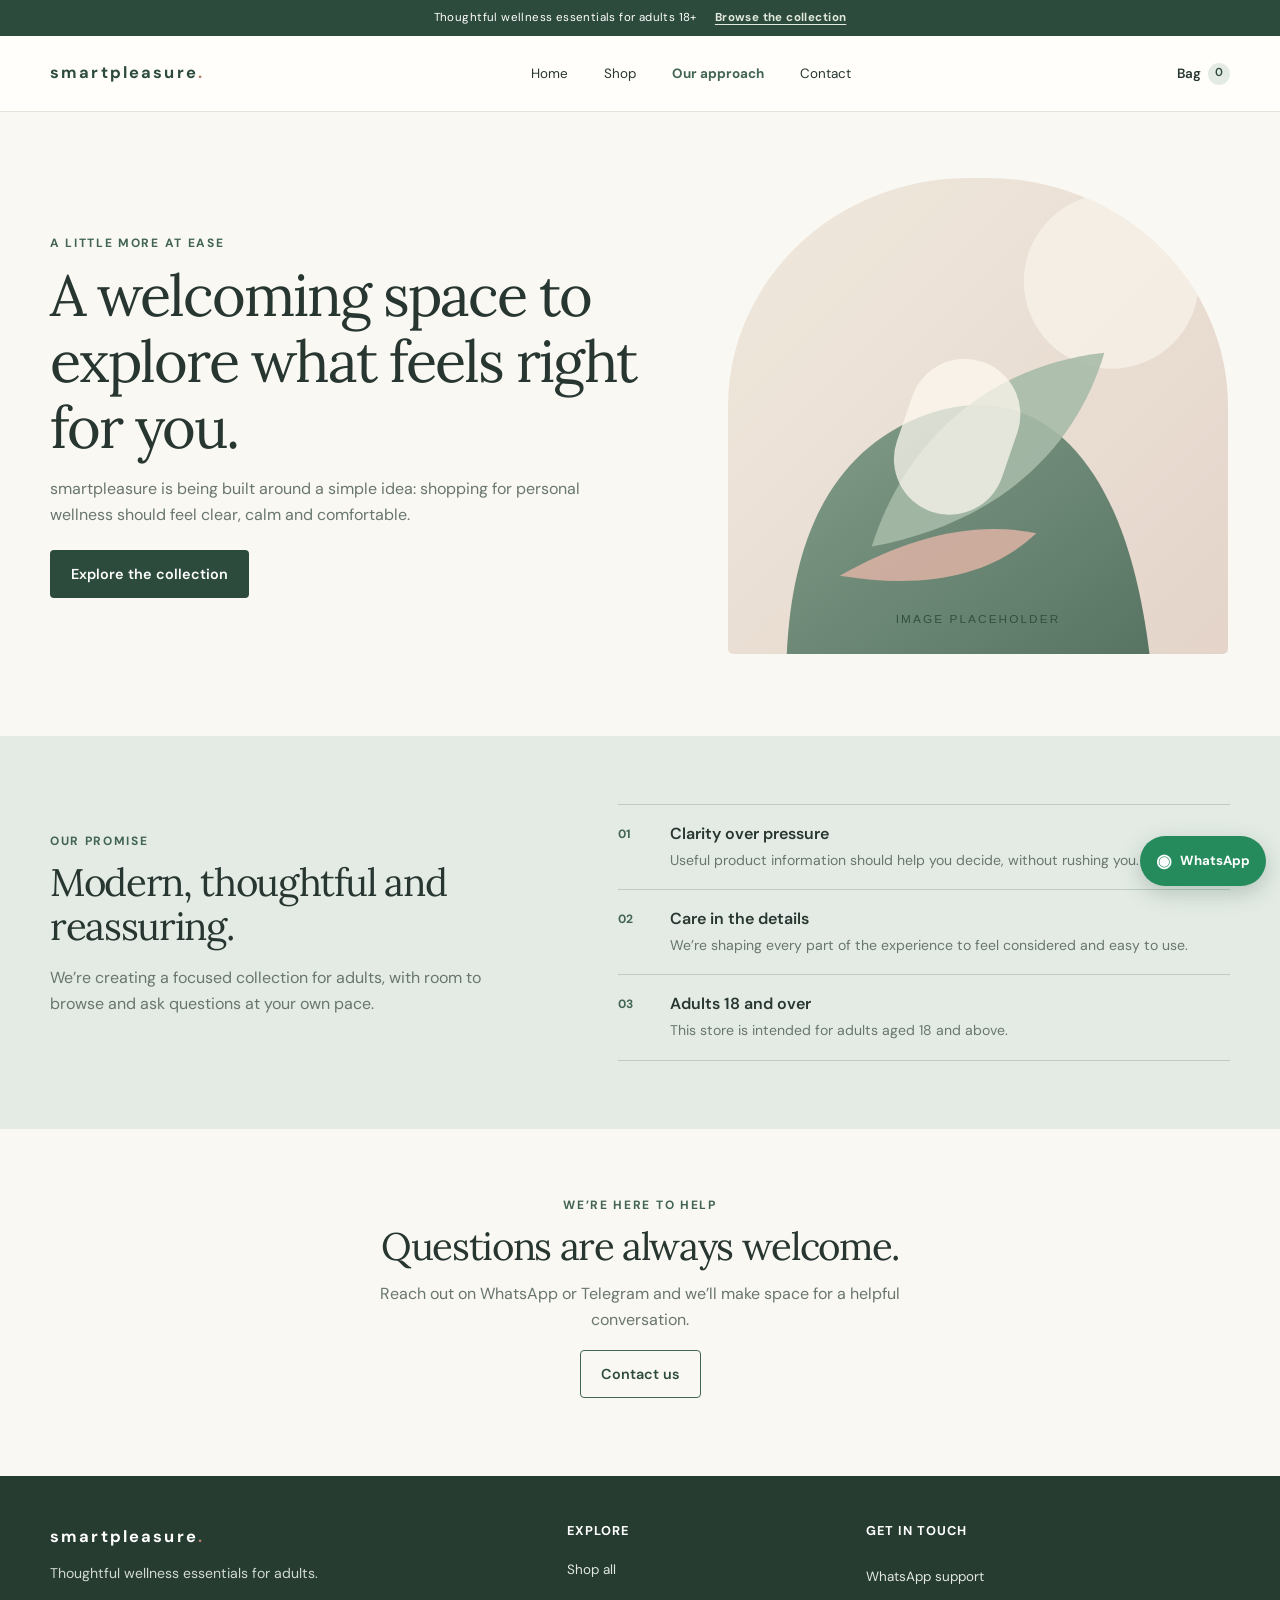
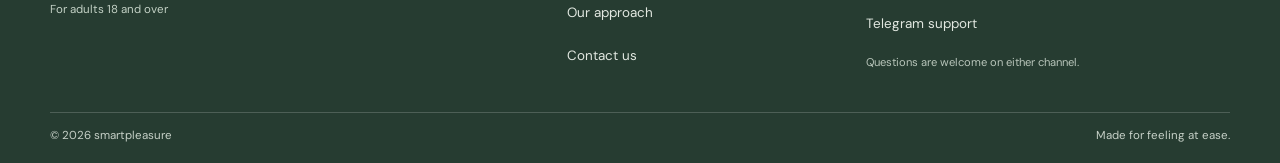
==== about.html @ 2522795a "Add smartpleasure static storefront" ====
<!doctype html>
<html lang="en">
<head>
  <meta charset="utf-8">
  <meta name="viewport" content="width=device-width, initial-scale=1">
  <title>Our Approach | smartpleasure</title>
  <meta name="description" content="Learn about the smartpleasure approach to massage and pleasure essentials: thoughtful selection, clear information and friendly support for adults 18+.">
  <meta property="og:type" content="website"><meta property="og:title" content="Our Approach | smartpleasure"><meta property="og:description" content="A modern, reassuring place to explore massage and pleasure essentials for adults."><meta property="og:url" content="http://smartpleasure.shop/about.html"><meta property="og:image" content="http://smartpleasure.shop/images/hero-placeholder.svg"><meta property="og:image:alt" content="Abstract sage and warm sand placeholder artwork for the smartpleasure wellness store">
  <link rel="preconnect" href="https://fonts.googleapis.com"><link rel="preconnect" href="https://fonts.gstatic.com" crossorigin><link rel="stylesheet" href="css/style.css">
  <script defer src="js/products.js"></script><script defer src="js/main.js"></script>
</head>
<body>
  <div class="announcement-bar"><span>Thoughtful wellness essentials for adults 18+</span><a href="shop.html">Browse the collection</a></div>
  <header class="site-header"><a class="brand" href="index.html" aria-label="smartpleasure home">smartpleasure<span class="brand-dot">.</span></a><button class="menu-toggle" type="button" aria-label="Open menu" aria-expanded="false" aria-controls="site-navigation"><span></span><span></span><span></span></button><nav class="site-nav" id="site-navigation" aria-label="Main navigation"><a href="index.html">Home</a><a href="shop.html">Shop</a><a class="active" href="about.html">Our approach</a><a href="contact.html">Contact</a></nav><a class="header-cart" href="cart.html">Bag <span class="cart-count" data-cart-count>0</span></a></header>
  <main>
    <section class="about-hero section-wrap"><div class="about-copy"><p class="eyebrow">A little more at ease</p><h1>A welcoming space to explore what feels right for you.</h1><p>smartpleasure is being built around a simple idea: shopping for personal wellness should feel clear, calm and comfortable.</p><a class="button button-primary" href="shop.html">Explore the collection</a></div><img src="images/hero-placeholder.svg" alt="Abstract sage, cream and rose artwork representing a calm, welcoming wellness store"></section>
    <section class="why-section about-values"><div class="section-wrap why-layout"><div class="why-heading"><p class="eyebrow">Our promise</p><h2>Modern, thoughtful and reassuring.</h2><p>We’re creating a focused collection for adults, with room to browse and ask questions at your own pace.</p></div><div class="benefit-list"><article class="benefit-item"><span class="benefit-number">01</span><div><h3>Clarity over pressure</h3><p>Useful product information should help you decide, without rushing you.</p></div></article><article class="benefit-item"><span class="benefit-number">02</span><div><h3>Care in the details</h3><p>We’re shaping every part of the experience to feel considered and easy to use.</p></div></article><article class="benefit-item"><span class="benefit-number">03</span><div><h3>Adults 18 and over</h3><p>This store is intended for adults aged 18 and above.</p></div></article></div></div></section>
    <section class="section-wrap about-contact"><p class="eyebrow">We’re here to help</p><h2>Questions are always welcome.</h2><p>Reach out on WhatsApp or Telegram and we’ll make space for a helpful conversation.</p><a class="button button-outline" href="contact.html">Contact us</a></section>
  </main>
  <footer class="site-footer"><div class="section-wrap footer-main"><div class="footer-brand-block"><a class="brand footer-brand" href="index.html">smartpleasure<span class="brand-dot">.</span></a><p>Thoughtful wellness essentials for adults.</p><span class="adult-note">For adults 18 and over</span></div><div class="footer-links"><h2>Explore</h2><a href="shop.html">Shop all</a><a href="about.html">Our approach</a><a href="contact.html">Contact us</a></div><div class="footer-links"><h2>Get in touch</h2><a href="contact.html#whatsapp" data-whatsapp>WhatsApp support</a><a href="https://t.me/yourusername" data-telegram target="_blank" rel="noopener noreferrer">Telegram support</a><p>Questions are welcome on either channel.</p></div></div><div class="section-wrap footer-bottom"><span>© <span data-current-year></span> smartpleasure</span><span>Made for feeling at ease.</span></div></footer>
  <a class="whatsapp-float" href="#" data-whatsapp aria-label="Chat with smartpleasure on WhatsApp"><span class="whatsapp-symbol" aria-hidden="true">◉</span><span>WhatsApp</span></a>
</body>
</html>
---- css/style.css ----
/* smartpleasure: warm, modern and reassuring. Product content and colours are easy to edit here. */
@import url('https://fonts.googleapis.com/css2?family=DM+Sans:wght@400;500;600;700&family=Lora:wght@400;500;600&display=swap');

:root {
  --color-ink: #273630;
  --color-muted: #68766f;
  --color-sage: #426452;
  --color-sage-dark: #2d4b3d;
  --color-sage-soft: #e4ebe5;
  --color-cream: #faf8f3;
  --color-paper: #fffefa;
  --color-rose: #ead8cf;
  --color-sand: #f0ece3;
  --color-line: #e6e2d9;
  --color-whatsapp: #258b5d;
  --shadow-soft: 0 14px 42px rgba(39, 54, 48, .08);
  --font-body: 'DM Sans', 'Segoe UI', Arial, sans-serif;
  --font-heading: 'Lora', Georgia, serif;
  --page-width: 1180px;
}

* { box-sizing: border-box; }
html { scroll-behavior: smooth; }
body {
  min-width: 320px;
  margin: 0;
  background: var(--color-cream);
  color: var(--color-ink);
  font-family: var(--font-body);
  font-size: 16px;
  line-height: 1.6;
  -webkit-font-smoothing: antialiased;
}
img { display: block; max-width: 100%; }
a { color: inherit; }
button, input, textarea { font: inherit; }
button, a { -webkit-tap-highlight-color: transparent; }
:focus-visible { outline: 3px solid #a2c4ad; outline-offset: 3px; }

.section-wrap { width: min(var(--page-width), calc(100% - 40px)); margin-inline: auto; }
.section-space { padding-block: 76px 86px; }
.eyebrow {
  margin: 0 0 12px;
  color: var(--color-sage);
  font-size: .75rem;
  font-weight: 700;
  letter-spacing: .14em;
  line-height: 1.4;
  text-transform: uppercase;
}
h1, h2, h3, p { margin-top: 0; }
h1, h2 { font-family: var(--font-heading); font-weight: 400; letter-spacing: -.035em; line-height: 1.14; }
h1 { font-size: clamp(2.45rem, 5vw, 4.45rem); }
h2 { font-size: clamp(2rem, 3vw, 2.8rem); }
h3 { line-height: 1.35; }
.muted { color: var(--color-muted); }

/* Buttons and tap targets stay at least 44px tall. */
.button {
  display: inline-flex;
  min-height: 48px;
  align-items: center;
  justify-content: center;
  gap: 9px;
  padding: 11px 20px;
  border: 1px solid transparent;
  border-radius: 4px;
  font-size: .9rem;
  font-weight: 600;
  line-height: 1.25;
  text-align: center;
  text-decoration: none;
  transition: background-color .2s ease, color .2s ease, border-color .2s ease, transform .2s ease, box-shadow .2s ease;
  cursor: pointer;
}
.button:hover { transform: translateY(-2px); }
.button-primary { background: var(--color-sage-dark); color: #fff; }
.button-primary:hover { background: #203c30; box-shadow: 0 8px 20px rgba(45, 75, 61, .16); }
.button-outline { border-color: var(--color-sage); background: transparent; color: var(--color-sage-dark); }
.button-outline:hover { background: var(--color-sage-soft); }
.button-light { background: var(--color-paper); color: var(--color-sage-dark); }
.button-light:hover { background: #f4eee7; }
.button-small { min-height: 44px; padding: 9px 14px; font-size: .8rem; }
.button-wide { width: 100%; }
.text-link, .text-button {
  display: inline-flex;
  min-height: 44px;
  align-items: center;
  gap: 8px;
  color: var(--color-sage-dark);
  font-size: .9rem;
  font-weight: 600;
  text-decoration: none;
}
.text-link:hover { text-decoration: underline; text-underline-offset: 4px; }
.text-button { padding: 6px 9px; border: 0; background: none; cursor: pointer; }

/* Announcement and site navigation */
.announcement-bar {
  display: flex;
  min-height: 36px;
  align-items: center;
  justify-content: center;
  gap: 8px 18px;
  padding: 6px 16px;
  background: var(--color-sage-dark);
  color: #fff;
  font-size: .72rem;
  letter-spacing: .035em;
  text-align: center;
}
.announcement-bar a { color: #e2eadd; font-weight: 700; text-underline-offset: 3px; }
.site-header {
  position: relative;
  z-index: 5;
  display: grid;
  grid-template-columns: 1fr auto auto;
  align-items: center;
  gap: 10px;
  min-height: 76px;
  padding: 10px max(20px, calc((100vw - var(--page-width)) / 2));
  border-bottom: 1px solid var(--color-line);
  background: var(--color-paper);
}
.brand { color: var(--color-sage-dark); font-size: 1.03rem; font-weight: 700; letter-spacing: .13em; text-decoration: none; white-space: nowrap; }
.brand-dot { color: #b57f6a; }
.menu-toggle {
  display: grid;
  width: 44px;
  height: 44px;
  align-content: center;
  justify-items: center;
  gap: 5px;
  padding: 0;
  border: 1px solid var(--color-line);
  border-radius: 4px;
  background: var(--color-paper);
  cursor: pointer;
}
.menu-toggle span { display: block; width: 18px; height: 1.5px; background: var(--color-ink); transition: transform .2s ease; }
.site-nav { display: none; grid-column: 1 / -1; flex-direction: column; padding: 8px 0 12px; }
.site-nav.is-open { display: flex; }
.site-nav a, .header-cart { display: inline-flex; min-height: 44px; align-items: center; color: var(--color-ink); font-size: .84rem; text-decoration: none; }
.site-nav a { border-bottom: 1px solid var(--color-line); }
.site-nav a.active { color: var(--color-sage); font-weight: 700; }
.header-cart { justify-self: end; gap: 7px; font-weight: 600; }
.cart-count { display: inline-grid; min-width: 22px; height: 22px; place-items: center; border-radius: 50%; background: var(--color-sage-soft); color: var(--color-sage-dark); font-size: .72rem; }

/* Home page */
.hero { display: grid; gap: 34px; align-items: center; padding-block: 42px 54px; }
.hero-copy { max-width: 590px; }
.hero h1 { max-width: 570px; margin-bottom: 20px; }
.hero-lede { max-width: 510px; margin-bottom: 20px; color: var(--color-muted); font-size: 1.06rem; }
.hero-actions { display: flex; flex-wrap: wrap; align-items: center; gap: 8px 18px; }
.hero-note { margin: 16px 0 0; color: var(--color-muted); font-size: .78rem; }
.hero-art { position: relative; width: min(100%, 520px); justify-self: center; }
.hero-art img { width: 100%; aspect-ratio: .98; border-radius: 47% 47% 4px 4px; object-fit: cover; }
.image-caption { position: absolute; right: 10px; bottom: 10px; left: 10px; padding: 10px 14px; background: rgba(255, 254, 250, .9); color: var(--color-sage-dark); font-size: .75rem; text-align: center; }
.trust-strip { display: flex; flex-wrap: wrap; justify-content: center; gap: 11px 30px; padding: 17px 20px; border-top: 1px solid var(--color-line); border-bottom: 1px solid var(--color-line); background: var(--color-paper); color: var(--color-muted); font-size: .76rem; }
.trust-strip > div { display: inline-flex; align-items: center; gap: 9px; }
.trust-mark { color: var(--color-sage); font-size: .68rem; font-weight: 700; letter-spacing: .08em; }
.section-heading { display: flex; align-items: end; justify-content: space-between; gap: 20px; margin-bottom: 24px; }
.section-heading h2 { margin-bottom: 0; }
.why-section { padding-block: 68px; background: var(--color-sage-soft); }
.why-layout { display: grid; gap: 32px; }
.why-heading { max-width: 450px; }
.why-heading h2 { margin-bottom: 16px; }
.why-heading > p:last-child { color: var(--color-muted); }
.benefit-list { border-top: 1px solid rgba(66, 100, 82, .24); }
.benefit-item { display: grid; grid-template-columns: 38px 1fr; gap: 14px; padding: 18px 0; border-bottom: 1px solid rgba(66, 100, 82, .24); }
.benefit-number { padding-top: 2px; color: var(--color-sage); font-size: .75rem; font-weight: 700; }
.benefit-item h3 { margin: 0 0 4px; font-size: 1rem; font-weight: 600; }
.benefit-item p { margin: 0; color: var(--color-muted); font-size: .88rem; }
.offer-section { display: flex; flex-direction: column; align-items: flex-start; justify-content: space-between; gap: 24px; margin-block: 66px; padding: 30px 24px; background: var(--color-sage-dark); color: #fff; }
.offer-section .eyebrow { color: #b8cfbd; }
.offer-section h2 { max-width: 560px; margin-bottom: 10px; font-size: clamp(1.8rem, 3vw, 2.45rem); }
.offer-section p:last-child { margin-bottom: 0; color: #dbe4dc; }
.reviews-section { display: grid; gap: 26px; padding-block: 16px 76px; }
.reviews-title { max-width: 390px; }
.reviews-title h2 { margin-bottom: 0; font-size: clamp(1.8rem, 3vw, 2.35rem); }
.review-placeholder { position: relative; min-height: 150px; padding: 28px 24px 22px; background: var(--color-paper); }
.review-quote { color: #ba8e7d; font-family: var(--font-heading); font-size: 3.2rem; line-height: .8; }
.review-placeholder p { margin: 12px 0; color: var(--color-ink); }
.review-caption { color: var(--color-muted); font-size: .75rem; }

/* Product listings */
.page-intro { max-width: 720px; padding-block: 54px 22px; }
.page-intro h1 { margin-bottom: 14px; font-size: clamp(2.35rem, 5vw, 3.7rem); }
.page-intro > p:last-child { max-width: 620px; margin-bottom: 0; color: var(--color-muted); }
.page-intro-compact { padding-bottom: 30px; }
.shop-section { padding-bottom: 80px; }
.shop-toolbar { display: flex; flex-direction: column; align-items: flex-start; gap: 12px; margin-bottom: 22px; }
.filter-list { display: flex; width: 100%; gap: 8px; overflow-x: auto; padding: 2px 2px 8px; scrollbar-width: thin; }
.filter-button { min-height: 44px; flex: 0 0 auto; padding: 8px 14px; border: 1px solid var(--color-line); border-radius: 3px; background: var(--color-paper); color: var(--color-muted); font-size: .8rem; cursor: pointer; }
.filter-button:hover, .filter-button.is-active { border-color: var(--color-sage); background: var(--color-sage-dark); color: #fff; }
.shop-count { margin: 0; color: var(--color-muted); font-size: .8rem; }
.product-grid { display: grid; grid-template-columns: repeat(2, minmax(0, 1fr)); gap: 26px 14px; }
.product-card { min-width: 0; }
.product-image-link { display: block; overflow: hidden; background: var(--color-sand); text-decoration: none; }
.product-card img { width: 100%; aspect-ratio: 1 / 1; object-fit: cover; transition: transform .35s ease; }
.product-image-link:hover img { transform: scale(1.035); }
.product-info { padding-top: 10px; }
.product-category { margin: 0 0 4px; color: var(--color-sage); font-size: .67rem; font-weight: 700; letter-spacing: .1em; text-transform: uppercase; }
.product-title { margin: 0 0 4px; font-size: .95rem; font-weight: 600; }
.product-title a { text-decoration: none; }
.product-title a:hover { color: var(--color-sage); }
.product-price { margin: 0 0 10px; color: var(--color-muted); font-size: .9rem; }
.sample-label { color: #8a938c; font-size: .66rem; font-weight: 400; }
.product-card .button { width: 100%; }
.empty-products { grid-column: 1 / -1; padding: 40px 20px; color: var(--color-muted); text-align: center; }

/* Product details */
.product-page { min-height: 56vh; padding-bottom: 76px; }
.breadcrumbs { display: flex; flex-wrap: wrap; gap: 9px; padding-block: 22px; color: var(--color-muted); font-size: .78rem; }
.breadcrumbs a { color: var(--color-sage); text-decoration: none; }
.product-detail-layout { display: grid; gap: 30px; align-items: start; padding-top: 12px; }
.product-detail-image { width: 100%; aspect-ratio: 1 / 1; background: var(--color-sand); object-fit: cover; }
.product-detail-copy { padding-block: 6px; }
.product-detail-copy h1 { margin-bottom: 12px; font-size: clamp(2.1rem, 4vw, 3.2rem); }
.product-detail-price { margin-bottom: 18px; color: var(--color-sage-dark); font-size: 1.25rem; font-weight: 600; }
.product-description { max-width: 580px; color: var(--color-muted); }
.product-detail-copy .product-category { margin-bottom: 10px; }
.product-detail-copy .button { margin-top: 8px; }
.product-detail-meta { display: grid; gap: 10px; margin-top: 25px; padding-top: 18px; border-top: 1px solid var(--color-line); color: var(--color-muted); font-size: .82rem; }
.loading-message, .not-found { padding: 48px 0; color: var(--color-muted); }

/* Cart and checkout */
.cart-page, .checkout-page, .contact-page { min-height: 56vh; padding-bottom: 78px; }
.cart-layout { display: grid; gap: 28px; align-items: start; }
.cart-items { display: grid; gap: 14px; }
.cart-line { display: grid; grid-template-columns: 88px minmax(0, 1fr); gap: 14px; padding: 14px 0; border-bottom: 1px solid var(--color-line); }
.cart-line-image { width: 88px; height: 88px; background: var(--color-sand); object-fit: cover; }
.cart-line-main { min-width: 0; }
.cart-line-title { margin: 0 0 4px; font-size: .98rem; font-weight: 600; }
.cart-line-title a { text-decoration: none; }
.cart-line-price { margin: 0 0 10px; color: var(--color-muted); font-size: .85rem; }
.cart-line-controls { display: flex; flex-wrap: wrap; align-items: center; gap: 9px; }
.quantity-control { display: inline-flex; min-height: 44px; align-items: center; border: 1px solid var(--color-line); background: var(--color-paper); }
.quantity-control button { width: 40px; height: 42px; border: 0; background: transparent; color: var(--color-ink); font-size: 1.1rem; cursor: pointer; }
.quantity-control input { width: 42px; height: 42px; padding: 0; border: 0; background: transparent; color: var(--color-ink); text-align: center; }
.remove-button { min-height: 44px; padding: 7px 8px; border: 0; background: transparent; color: #875d50; font-size: .8rem; text-decoration: underline; text-underline-offset: 3px; cursor: pointer; }
.line-total { grid-column: 2; margin: -4px 0 0; font-size: .86rem; font-weight: 600; }
.cart-summary, .checkout-card { padding: 20px; background: var(--color-paper); }
.cart-summary h2, .checkout-card h2 { margin-bottom: 16px; font-size: 1.55rem; }
.summary-row { display: flex; justify-content: space-between; gap: 15px; padding-block: 9px; color: var(--color-muted); font-size: .9rem; }
.summary-total { margin-top: 4px; padding-top: 13px; border-top: 1px solid var(--color-line); color: var(--color-ink); font-size: 1rem; font-weight: 700; }
.summary-note, .form-note { margin: 12px 0 16px; color: var(--color-muted); font-size: .78rem; }
.cart-summary .button { width: 100%; }
.continue-link { display: inline-flex; min-height: 44px; align-items: center; margin-top: 10px; color: var(--color-sage); font-size: .85rem; font-weight: 600; text-decoration: none; }
.empty-cart { padding: 34px 18px; background: var(--color-paper); text-align: center; }
.empty-cart h2 { margin-bottom: 8px; font-size: 1.6rem; }
.empty-cart p { color: var(--color-muted); }
.checkout-layout { display: grid; gap: 20px; align-items: start; }
.checkout-side { display: grid; gap: 18px; }
.form-intro { margin-bottom: 18px; color: var(--color-muted); font-size: .9rem; }
form label { display: block; margin: 15px 0 6px; font-size: .83rem; font-weight: 600; }
form input, form textarea { display: block; width: 100%; min-height: 48px; padding: 11px 12px; border: 1px solid #d8d8cf; border-radius: 3px; background: #fff; color: var(--color-ink); }
form textarea { min-height: 112px; resize: vertical; }
form input:focus, form textarea:focus { border-color: var(--color-sage); outline: 2px solid rgba(66, 100, 82, .16); }
form .button { margin-top: 18px; }
.form-status { min-height: 24px; margin: 8px 0 0; color: var(--color-sage-dark); font-size: .82rem; }
.checkout-empty { padding: 24px; background: var(--color-paper); }
.checkout-empty h2 { margin-bottom: 8px; font-size: 1.7rem; }
.checkout-empty p { color: var(--color-muted); }
.checkout-empty[hidden], .checkout-layout[hidden] { display: none; }
.order-summary-card [data-checkout-summary] { display: grid; gap: 11px; }
.checkout-summary-item { display: flex; justify-content: space-between; gap: 14px; color: var(--color-muted); font-size: .83rem; }
.checkout-summary-item strong { color: var(--color-ink); font-weight: 600; }
.upi-card .eyebrow { margin-bottom: 5px; }
.upi-card h2 { margin-bottom: 9px; }
.upi-details { display: flex; align-items: center; justify-content: space-between; gap: 12px; padding: 10px 12px; background: var(--color-cream); }
.detail-label { display: block; margin-bottom: 2px; color: var(--color-muted); font-size: .68rem; letter-spacing: .08em; text-transform: uppercase; }
.upi-details strong { overflow-wrap: anywhere; font-size: .87rem; }
.upi-qr { width: 148px; height: 148px; margin: 17px auto; background: white; }

/* About and contact */
.about-hero { display: grid; gap: 30px; align-items: center; padding-block: 48px 68px; }
.about-copy { max-width: 610px; }
.about-copy h1 { margin-bottom: 16px; font-size: clamp(2.25rem, 4.5vw, 3.65rem); }
.about-copy > p:not(.eyebrow) { max-width: 560px; margin-bottom: 22px; color: var(--color-muted); }
.about-hero > img { width: min(100%, 500px); justify-self: center; aspect-ratio: 1.05; border-radius: 48% 48% 5px 5px; object-fit: cover; }
.about-values { margin-bottom: 0; }
.about-contact { padding-block: 68px 78px; text-align: center; }
.about-contact h2 { margin-bottom: 12px; }
.about-contact > p:not(.eyebrow) { max-width: 540px; margin: 0 auto 18px; color: var(--color-muted); }
.contact-layout { display: grid; gap: 22px; }
.contact-options { display: grid; gap: 12px; }
.contact-option { display: grid; grid-template-columns: 44px 1fr; gap: 12px; padding: 20px 0; border-bottom: 1px solid var(--color-line); }
.contact-icon { color: var(--color-sage); font-size: .78rem; font-weight: 700; }
.contact-option h2 { margin-bottom: 6px; font-size: 1.5rem; }
.contact-option p { margin-bottom: 12px; color: var(--color-muted); font-size: .88rem; }
.contact-form-card { padding: 20px; }

/* Shared footer and floating contact button */
.site-footer { background: #263c31; color: #f7f4ed; }
.footer-main { display: grid; gap: 28px; padding-block: 38px 28px; }
.footer-brand { color: #fff; }
.footer-brand-block p { margin: 11px 0; color: #d1d9d2; font-size: .88rem; }
.adult-note { display: inline-block; color: #c3d1c5; font-size: .72rem; }
.footer-links { display: grid; justify-items: start; gap: 3px; }
.footer-links h2 { margin: 0 0 8px; color: #fff; font-family: var(--font-body); font-size: .8rem; font-weight: 700; letter-spacing: .08em; text-transform: uppercase; }
.footer-links a { display: inline-flex; min-height: 40px; align-items: center; color: #e2e8e1; font-size: .84rem; text-decoration: none; }
.footer-links a:hover { text-decoration: underline; text-underline-offset: 4px; }
.footer-links p { max-width: 230px; margin: 5px 0 0; color: #b8c5ba; font-size: .7rem; }
.footer-bottom { display: flex; flex-wrap: wrap; justify-content: space-between; gap: 8px 20px; padding-block: 14px 18px; border-top: 1px solid rgba(255, 255, 255, .18); color: #c6d0c7; font-size: .72rem; }
.whatsapp-float { position: fixed; z-index: 20; right: 14px; bottom: 14px; display: inline-flex; min-height: 50px; align-items: center; gap: 8px; padding: 0 16px; border-radius: 999px; background: var(--color-whatsapp); box-shadow: 0 7px 22px rgba(26, 73, 50, .24); color: #fff; font-size: .83rem; font-weight: 700; text-decoration: none; transition: transform .2s ease, box-shadow .2s ease; }
.whatsapp-float:hover { transform: translateY(-2px); box-shadow: 0 11px 26px rgba(26, 73, 50, .3); }
.whatsapp-symbol { font-size: 1.15rem; line-height: 1; }

@media (min-width: 700px) {
  .site-header { display: flex; justify-content: space-between; gap: 24px; padding-inline: max(28px, calc((100vw - var(--page-width)) / 2)); }
  .menu-toggle { display: none; }
  .site-nav, .site-nav.is-open { display: flex; flex: 1; flex-direction: row; justify-content: center; gap: clamp(16px, 3vw, 36px); padding: 0; }
  .site-nav a { min-height: 44px; border: 0; }
  .site-nav a:hover, .header-cart:hover { color: var(--color-sage); }
  .hero { grid-template-columns: 1fr .88fr; gap: 48px; padding-block: 66px 70px; }
  .trust-strip { gap: 16px clamp(35px, 7vw, 90px); }
  .why-layout { grid-template-columns: .9fr 1.1fr; gap: 68px; align-items: center; }
  .offer-section { flex-direction: row; align-items: center; padding: 40px 48px; }
  .reviews-section { grid-template-columns: .9fr 1.1fr; gap: 50px; align-items: center; }
  .shop-toolbar { flex-direction: row; align-items: center; justify-content: space-between; }
  .filter-list { width: auto; flex-wrap: wrap; overflow: visible; padding-bottom: 0; }
  .product-grid { grid-template-columns: repeat(3, minmax(0, 1fr)); gap: 38px 22px; }
  .product-card .button { width: auto; min-width: 145px; }
  .product-detail-layout { grid-template-columns: minmax(0, 1fr) minmax(0, .9fr); gap: 54px; padding-top: 10px; }
  .cart-layout { grid-template-columns: minmax(0, 1.5fr) minmax(270px, .8fr); gap: 40px; }
  .cart-line { grid-template-columns: 112px minmax(0, 1fr) auto; gap: 18px; align-items: center; }
  .cart-line-image { width: 112px; height: 112px; }
  .line-total { grid-column: auto; margin: 0; white-space: nowrap; }
  .checkout-layout { grid-template-columns: minmax(0, 1.1fr) minmax(300px, .9fr); gap: 24px; }
  .about-hero { grid-template-columns: 1.1fr .9fr; gap: 62px; padding-block: 66px 82px; }
  .contact-layout { grid-template-columns: 1fr 1fr; gap: 46px; align-items: start; }
  .footer-main { grid-template-columns: 1.3fr .7fr 1fr; gap: 44px; padding-block: 48px 36px; }
}

@media (min-width: 980px) {
  .product-grid { grid-template-columns: repeat(4, minmax(0, 1fr)); }
  .featured-grid { grid-template-columns: repeat(4, minmax(0, 1fr)); }
}

@media (max-width: 420px) {
  .section-wrap { width: calc(100% - 32px); }
  .announcement-bar { flex-wrap: wrap; gap: 0 8px; font-size: .68rem; }
  .site-header { min-height: 68px; padding-inline: 16px; }
  .brand { font-size: .93rem; }
  .hero { gap: 24px; padding-top: 34px; }
  .hero h1 { font-size: clamp(2.3rem, 11vw, 2.8rem); }
  .hero-lede { font-size: .98rem; }
  .hero-actions { align-items: flex-start; flex-direction: column; }
  .hero-actions .text-link { min-height: 40px; }
  .hero-art img { aspect-ratio: .96; }
  .section-space { padding-block: 56px 62px; }
  .section-heading { align-items: flex-start; flex-direction: column; gap: 9px; }
  .product-grid { gap: 24px 12px; }
  .product-title { font-size: .88rem; }
  .product-card .button { padding-inline: 8px; font-size: .77rem; }
  .button { padding-inline: 16px; }
  .why-section { padding-block: 52px; }
  .offer-section { margin-block: 48px; padding: 24px 20px; }
  .reviews-section { padding-bottom: 60px; }
  .page-intro { padding-top: 42px; }
  .filter-button { padding-inline: 12px; }
  .cart-line { gap: 11px; }
  .cart-line-image { width: 76px; height: 76px; }
  .cart-line { grid-template-columns: 76px minmax(0, 1fr); }
  .cart-summary, .checkout-card { padding: 17px; }
  .whatsapp-float { right: 12px; bottom: 12px; min-height: 48px; padding-inline: 14px; }
}

@media (prefers-reduced-motion: reduce) {
  *, *::before, *::after { scroll-behavior: auto !important; transition-duration: .01ms !important; animation-duration: .01ms !important; animation-iteration-count: 1 !important; }
}
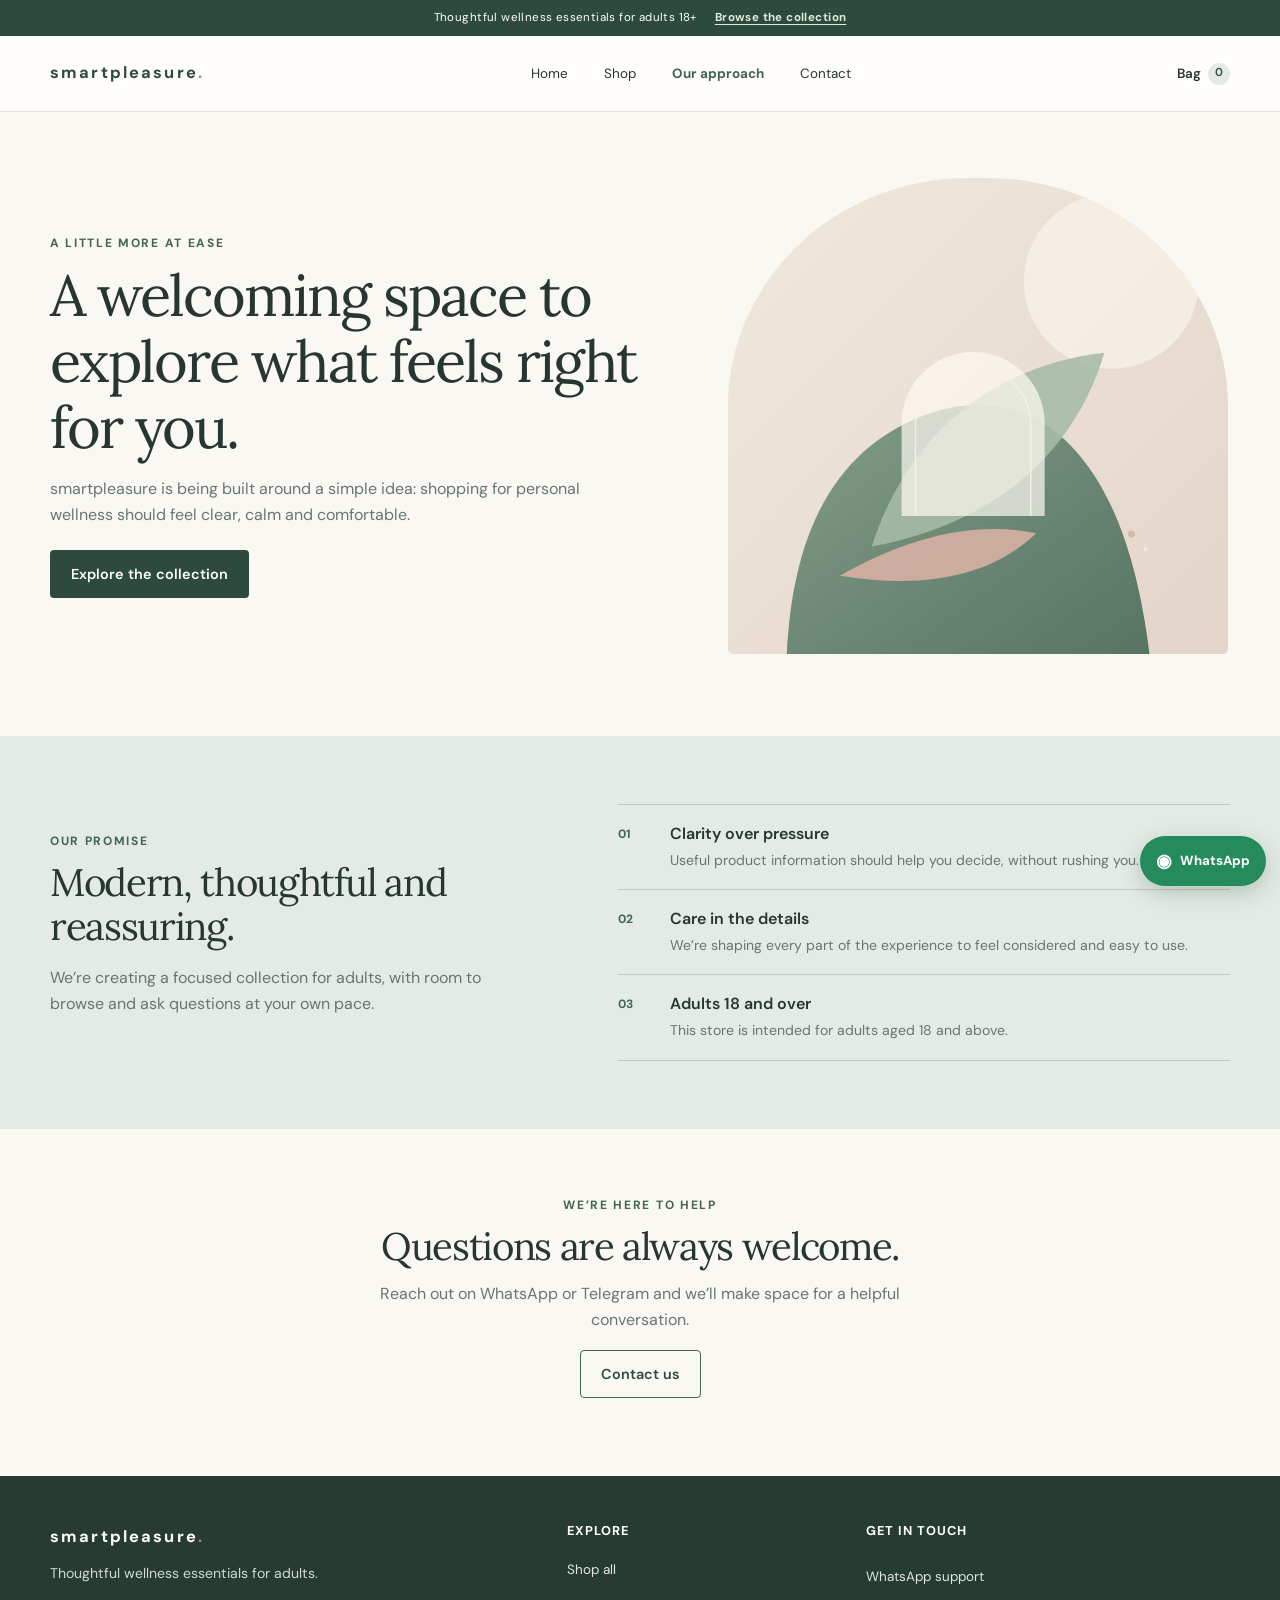
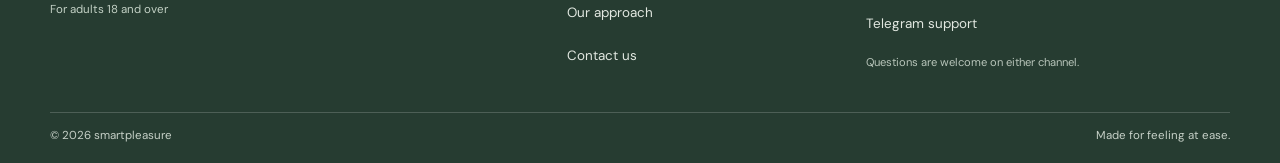
==== commit 705f2cd5: "Add smartpleasure product listing and polish storefront" ====
--- a/about.html
+++ b/about.html
@@ -5,7 +5,7 @@
   <meta name="viewport" content="width=device-width, initial-scale=1">
   <title>Our Approach | smartpleasure</title>
   <meta name="description" content="Learn about the smartpleasure approach to massage and pleasure essentials: thoughtful selection, clear information and friendly support for adults 18+.">
-  <meta property="og:type" content="website"><meta property="og:title" content="Our Approach | smartpleasure"><meta property="og:description" content="A modern, reassuring place to explore massage and pleasure essentials for adults."><meta property="og:url" content="http://smartpleasure.shop/about.html"><meta property="og:image" content="http://smartpleasure.shop/images/hero-placeholder.svg"><meta property="og:image:alt" content="Abstract sage and warm sand placeholder artwork for the smartpleasure wellness store">
+  <meta property="og:type" content="website"><meta property="og:title" content="Our Approach | smartpleasure"><meta property="og:description" content="A modern, reassuring place to explore massage and pleasure essentials for adults."><meta property="og:url" content="https://smartpleasure.shop/about.html"><meta property="og:image" content="https://smartpleasure.shop/images/hero-placeholder.svg"><meta property="og:image:alt" content="Abstract sage, cream and muted rose artwork for the smartpleasure wellness store">
   <link rel="preconnect" href="https://fonts.googleapis.com"><link rel="preconnect" href="https://fonts.gstatic.com" crossorigin><link rel="stylesheet" href="css/style.css">
   <script defer src="js/products.js"></script><script defer src="js/main.js"></script>
 </head>
--- a/css/style.css
+++ b/css/style.css
@@ -175,13 +175,11 @@
 .offer-section .eyebrow { color: #b8cfbd; }
 .offer-section h2 { max-width: 560px; margin-bottom: 10px; font-size: clamp(1.8rem, 3vw, 2.45rem); }
 .offer-section p:last-child { margin-bottom: 0; color: #dbe4dc; }
-.reviews-section { display: grid; gap: 26px; padding-block: 16px 76px; }
-.reviews-title { max-width: 390px; }
-.reviews-title h2 { margin-bottom: 0; font-size: clamp(1.8rem, 3vw, 2.35rem); }
-.review-placeholder { position: relative; min-height: 150px; padding: 28px 24px 22px; background: var(--color-paper); }
-.review-quote { color: #ba8e7d; font-family: var(--font-heading); font-size: 3.2rem; line-height: .8; }
-.review-placeholder p { margin: 12px 0; color: var(--color-ink); }
-.review-caption { color: var(--color-muted); font-size: .75rem; }
+.reassurance-section { display: grid; gap: 26px; padding-block: 16px 76px; }
+.reassurance-title { max-width: 390px; }
+.reassurance-title h2 { margin-bottom: 0; font-size: clamp(1.8rem, 3vw, 2.35rem); }
+.reassurance-card { display: flex; min-height: 150px; flex-direction: column; align-items: flex-start; justify-content: center; padding: 28px 24px; border-left: 3px solid #d6b1a2; background: var(--color-paper); box-shadow: var(--shadow-soft); }
+.reassurance-card p { max-width: 480px; margin: 0 0 8px; color: var(--color-ink); }
 
 /* Product listings */
 .page-intro { max-width: 720px; padding-block: 54px 22px; }
@@ -195,17 +193,22 @@
 .filter-button:hover, .filter-button.is-active { border-color: var(--color-sage); background: var(--color-sage-dark); color: #fff; }
 .shop-count { margin: 0; color: var(--color-muted); font-size: .8rem; }
 .product-grid { display: grid; grid-template-columns: repeat(2, minmax(0, 1fr)); gap: 26px 14px; }
+.product-grid.is-single-product { grid-template-columns: minmax(0, 1fr); }
+.product-grid.is-single-product .product-card { width: min(100%, 430px); margin-inline: auto; }
 .product-card { min-width: 0; }
 .product-image-link { display: block; overflow: hidden; background: var(--color-sand); text-decoration: none; }
-.product-card img { width: 100%; aspect-ratio: 1 / 1; object-fit: cover; transition: transform .35s ease; }
+.product-card img { width: 100%; aspect-ratio: 1 / 1; background: var(--color-paper); object-fit: contain; transition: transform .35s ease; }
 .product-image-link:hover img { transform: scale(1.035); }
 .product-info { padding-top: 10px; }
 .product-category { margin: 0 0 4px; color: var(--color-sage); font-size: .67rem; font-weight: 700; letter-spacing: .1em; text-transform: uppercase; }
 .product-title { margin: 0 0 4px; font-size: .95rem; font-weight: 600; }
 .product-title a { text-decoration: none; }
 .product-title a:hover { color: var(--color-sage); }
+.product-price, .product-detail-price { display: flex; flex-wrap: wrap; align-items: baseline; gap: 7px 12px; }
 .product-price { margin: 0 0 10px; color: var(--color-muted); font-size: .9rem; }
-.sample-label { color: #8a938c; font-size: .66rem; font-weight: 400; }
+.price-current { color: var(--color-sage-dark); font-weight: 700; }
+.price-was { color: var(--color-muted); font-size: .76rem; font-weight: 400; }
+.price-was s { text-decoration-color: #b77d70; text-decoration-thickness: 1px; }
 .product-card .button { width: 100%; }
 .empty-products { grid-column: 1 / -1; padding: 40px 20px; color: var(--color-muted); text-align: center; }
 
@@ -214,14 +217,18 @@
 .breadcrumbs { display: flex; flex-wrap: wrap; gap: 9px; padding-block: 22px; color: var(--color-muted); font-size: .78rem; }
 .breadcrumbs a { color: var(--color-sage); text-decoration: none; }
 .product-detail-layout { display: grid; gap: 30px; align-items: start; padding-top: 12px; }
-.product-detail-image { width: 100%; aspect-ratio: 1 / 1; background: var(--color-sand); object-fit: cover; }
+.product-detail-image { width: 100%; aspect-ratio: 1 / 1; background: var(--color-paper); object-fit: contain; }
 .product-detail-copy { padding-block: 6px; }
 .product-detail-copy h1 { margin-bottom: 12px; font-size: clamp(2.1rem, 4vw, 3.2rem); }
-.product-detail-price { margin-bottom: 18px; color: var(--color-sage-dark); font-size: 1.25rem; font-weight: 600; }
+.product-detail-price { margin-bottom: 18px; font-size: 1.25rem; }
 .product-description { max-width: 580px; color: var(--color-muted); }
 .product-detail-copy .product-category { margin-bottom: 10px; }
 .product-detail-copy .button { margin-top: 8px; }
-.product-detail-meta { display: grid; gap: 10px; margin-top: 25px; padding-top: 18px; border-top: 1px solid var(--color-line); color: var(--color-muted); font-size: .82rem; }
+.product-detail-meta { display: grid; gap: 18px; margin-top: 25px; padding-top: 18px; border-top: 1px solid var(--color-line); color: var(--color-muted); font-size: .82rem; }
+.product-detail-meta h2 { margin: 0 0 9px; font-family: var(--font-body); font-size: .82rem; font-weight: 700; letter-spacing: .08em; text-transform: uppercase; }
+.product-detail-meta ul { display: grid; gap: 7px; margin: 0; padding: 0; list-style: none; }
+.product-detail-meta li { padding-left: 15px; position: relative; }
+.product-detail-meta li::before { position: absolute; top: .68em; left: 0; width: 5px; height: 5px; border-radius: 50%; background: #b77d70; content: ""; }
 .loading-message, .not-found { padding: 48px 0; color: var(--color-muted); }
 
 /* Cart and checkout */
@@ -317,7 +324,7 @@
   .trust-strip { gap: 16px clamp(35px, 7vw, 90px); }
   .why-layout { grid-template-columns: .9fr 1.1fr; gap: 68px; align-items: center; }
   .offer-section { flex-direction: row; align-items: center; padding: 40px 48px; }
-  .reviews-section { grid-template-columns: .9fr 1.1fr; gap: 50px; align-items: center; }
+  .reassurance-section { grid-template-columns: .9fr 1.1fr; gap: 50px; align-items: center; }
   .shop-toolbar { flex-direction: row; align-items: center; justify-content: space-between; }
   .filter-list { width: auto; flex-wrap: wrap; overflow: visible; padding-bottom: 0; }
   .product-grid { grid-template-columns: repeat(3, minmax(0, 1fr)); gap: 38px 22px; }
@@ -357,7 +364,7 @@
   .button { padding-inline: 16px; }
   .why-section { padding-block: 52px; }
   .offer-section { margin-block: 48px; padding: 24px 20px; }
-  .reviews-section { padding-bottom: 60px; }
+  .reassurance-section { padding-bottom: 60px; }
   .page-intro { padding-top: 42px; }
   .filter-button { padding-inline: 12px; }
   .cart-line { gap: 11px; }
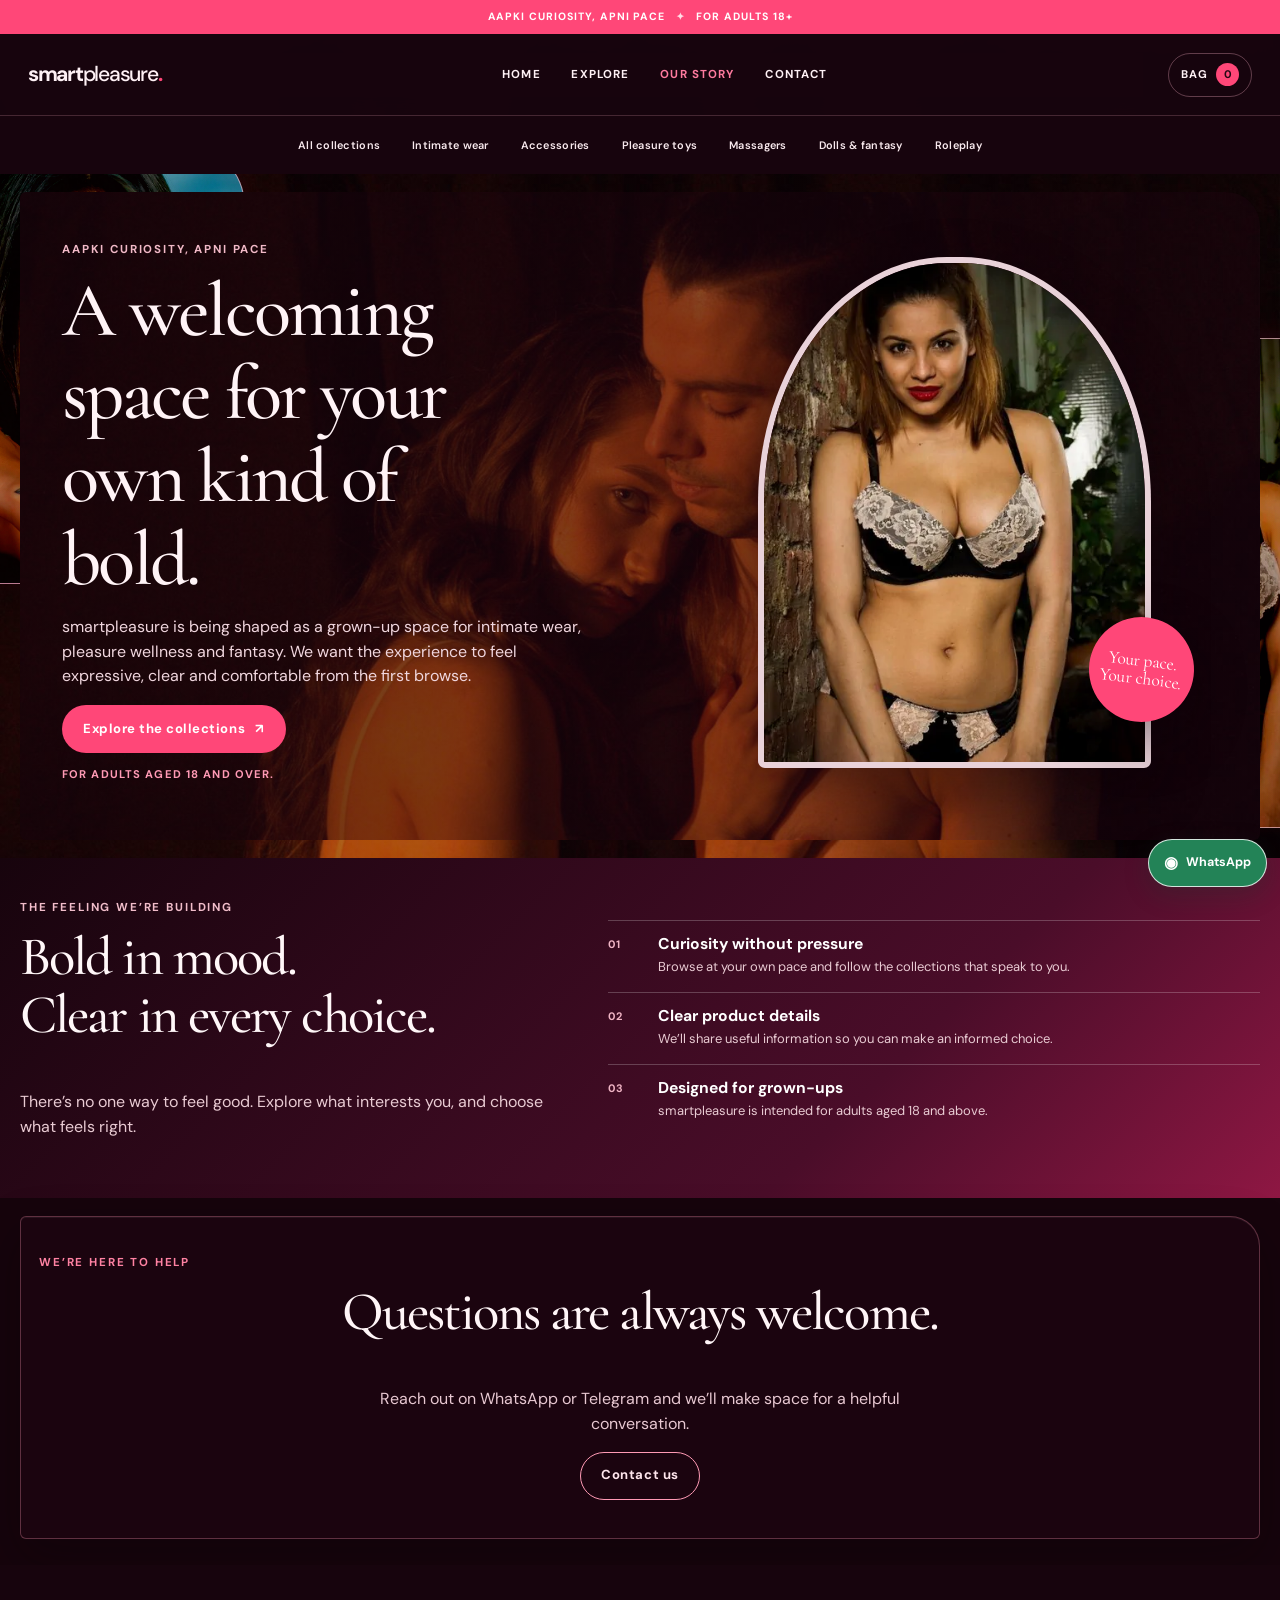
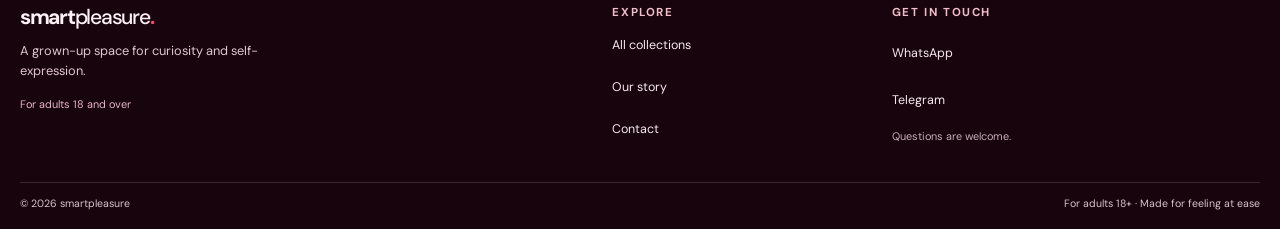
==== commit 0c606f07: "Refresh Smartpleasure storefront design" ====
--- a/about.html
+++ b/about.html
@@ -1,23 +1,64 @@
 <!doctype html>
-<html lang="en">
+<html lang="en-IN">
 <head>
   <meta charset="utf-8">
   <meta name="viewport" content="width=device-width, initial-scale=1">
-  <title>Our Approach | smartpleasure</title>
-  <meta name="description" content="Learn about the smartpleasure approach to massage and pleasure essentials: thoughtful selection, clear information and friendly support for adults 18+.">
-  <meta property="og:type" content="website"><meta property="og:title" content="Our Approach | smartpleasure"><meta property="og:description" content="A modern, reassuring place to explore massage and pleasure essentials for adults."><meta property="og:url" content="https://smartpleasure.shop/about.html"><meta property="og:image" content="https://smartpleasure.shop/images/hero-placeholder.svg"><meta property="og:image:alt" content="Abstract sage, cream and muted rose artwork for the smartpleasure wellness store">
-  <link rel="preconnect" href="https://fonts.googleapis.com"><link rel="preconnect" href="https://fonts.gstatic.com" crossorigin><link rel="stylesheet" href="css/style.css">
-  <script defer src="js/products.js"></script><script defer src="js/main.js"></script>
+  <meta name="theme-color" content="#2d0e1d">
+  <title>Our story | smartpleasure</title>
+  <meta name="description" content="Learn about the smartpleasure approach: a modern, expressive and welcoming pleasure wellness store for adults 18+.">
+  <meta property="og:type" content="website">
+  <meta property="og:title" content="Our story | smartpleasure">
+  <meta property="og:description" content="Learn about the smartpleasure approach: a modern, expressive and welcoming pleasure wellness store for adults 18+.">
+  <meta property="og:url" content="https://smartpleasure.shop/about.html">
+  <meta property="og:image" content="https://smartpleasure.shop/images/campaign-editorial.jpg">
+  <meta property="og:image:alt" content="Adult couple in an intimate editorial portrait, dressed in underwear">
+  <link rel="preconnect" href="https://fonts.googleapis.com">
+  <link rel="preconnect" href="https://fonts.gstatic.com" crossorigin>
+  <link href="https://fonts.googleapis.com/css2?family=Cormorant+Garamond:wght@400;500;600;700&family=DM+Sans:wght@400;500;600;700&display=swap" rel="stylesheet">
+  <link rel="stylesheet" href="css/style.css">
+  <script defer src="js/products.js"></script>
+  <script defer src="js/main.js"></script>
 </head>
 <body>
-  <div class="announcement-bar"><span>Thoughtful wellness essentials for adults 18+</span><a href="shop.html">Browse the collection</a></div>
-  <header class="site-header"><a class="brand" href="index.html" aria-label="smartpleasure home">smartpleasure<span class="brand-dot">.</span></a><button class="menu-toggle" type="button" aria-label="Open menu" aria-expanded="false" aria-controls="site-navigation"><span></span><span></span><span></span></button><nav class="site-nav" id="site-navigation" aria-label="Main navigation"><a href="index.html">Home</a><a href="shop.html">Shop</a><a class="active" href="about.html">Our approach</a><a href="contact.html">Contact</a></nav><a class="header-cart" href="cart.html">Bag <span class="cart-count" data-cart-count>0</span></a></header>
-  <main>
-    <section class="about-hero section-wrap"><div class="about-copy"><p class="eyebrow">A little more at ease</p><h1>A welcoming space to explore what feels right for you.</h1><p>smartpleasure is being built around a simple idea: shopping for personal wellness should feel clear, calm and comfortable.</p><a class="button button-primary" href="shop.html">Explore the collection</a></div><img src="images/hero-placeholder.svg" alt="Abstract sage, cream and rose artwork representing a calm, welcoming wellness store"></section>
-    <section class="why-section about-values"><div class="section-wrap why-layout"><div class="why-heading"><p class="eyebrow">Our promise</p><h2>Modern, thoughtful and reassuring.</h2><p>We’re creating a focused collection for adults, with room to browse and ask questions at your own pace.</p></div><div class="benefit-list"><article class="benefit-item"><span class="benefit-number">01</span><div><h3>Clarity over pressure</h3><p>Useful product information should help you decide, without rushing you.</p></div></article><article class="benefit-item"><span class="benefit-number">02</span><div><h3>Care in the details</h3><p>We’re shaping every part of the experience to feel considered and easy to use.</p></div></article><article class="benefit-item"><span class="benefit-number">03</span><div><h3>Adults 18 and over</h3><p>This store is intended for adults aged 18 and above.</p></div></article></div></div></section>
-    <section class="section-wrap about-contact"><p class="eyebrow">We’re here to help</p><h2>Questions are always welcome.</h2><p>Reach out on WhatsApp or Telegram and we’ll make space for a helpful conversation.</p><a class="button button-outline" href="contact.html">Contact us</a></section>
+  <div class="announcement-bar"><span>Aapki curiosity, apni pace</span><span class="announcement-dot" aria-hidden="true">✦</span><span>For adults 18+</span></div>
+  <header class="site-header">
+    <a class="brand" href="index.html" aria-label="smartpleasure home">smart<span>pleasure</span><i>.</i></a>
+    <button class="menu-toggle" type="button" aria-label="Open menu" aria-expanded="false" aria-controls="site-navigation"><span></span><span></span><span></span></button>
+    <nav class="site-nav" id="site-navigation" aria-label="Main navigation">
+      <a class="" href="index.html">Home</a>
+      <a class="" href="shop.html">Explore</a>
+      <a class="active" href="about.html">Our story</a>
+      <a class="" href="contact.html">Contact</a>
+    </nav>
+    <a class="header-cart " href="cart.html" aria-label="Open your bag">Bag <span class="cart-count" data-cart-count>0</span></a>
+  </header>
+  <nav class="category-ribbon" aria-label="Shop by collection">
+    <a href="shop.html#products">All collections</a><a href="shop.html?category=garments#products">Intimate wear</a><a href="shop.html?category=accessories#products">Accessories</a><a href="shop.html?category=toys#products">Pleasure toys</a><a href="shop.html?category=massagers#products">Massagers</a><a href="shop.html?category=dolls#products">Dolls &amp; fantasy</a><a href="shop.html?category=roleplay#products">Roleplay</a>
+  </nav><main>
+    <section class="about-hero section-wrap">
+      <div class="about-copy"><p class="eyebrow">Aapki curiosity, apni pace</p><h1>A welcoming space for your own kind of bold.</h1>
+        <p>smartpleasure is being shaped as a grown-up space for intimate wear, pleasure wellness and fantasy. We want the experience to feel expressive, clear and comfortable from the first browse.</p>
+        <a class="button button-primary" href="shop.html">Explore the collections <span aria-hidden="true">↗</span></a><p class="about-age-note">For adults aged 18 and over.</p>
+      </div>
+      <figure class="about-visual"><img src="images/lingerie-editorial.webp" alt="Adult model wearing black and ivory lace lingerie in an editorial fashion photograph" width="800" height="1000" loading="lazy"><span class="about-floating-note">Your pace.<br>Your choice.</span></figure>
+    </section>
+    <section class="values-section"><div class="section-wrap values-layout">
+      <div class="values-heading"><p class="eyebrow light-eyebrow">The feeling we’re building</p><h2>Bold in mood.<br>Clear in every choice.</h2><p>There’s no one way to feel good. Explore what interests you, and choose what feels right.</p></div>
+      <div class="value-list">
+        <article class="value-item"><span class="value-number">01</span><div><h3>Curiosity without pressure</h3><p>Browse at your own pace and follow the collections that speak to you.</p></div></article>
+        <article class="value-item"><span class="value-number">02</span><div><h3>Clear product details</h3><p>We’ll share useful information so you can make an informed choice.</p></div></article>
+        <article class="value-item"><span class="value-number">03</span><div><h3>Designed for grown-ups</h3><p>smartpleasure is intended for adults aged 18 and above.</p></div></article>
+      </div>
+    </div></section>
+    <section class="about-contact section-wrap"><p class="eyebrow">We’re here to help</p><h2>Questions are always welcome.</h2><p>Reach out on WhatsApp or Telegram and we’ll make space for a helpful conversation.</p><a class="button button-outline" href="contact.html">Contact us</a></section>
   </main>
-  <footer class="site-footer"><div class="section-wrap footer-main"><div class="footer-brand-block"><a class="brand footer-brand" href="index.html">smartpleasure<span class="brand-dot">.</span></a><p>Thoughtful wellness essentials for adults.</p><span class="adult-note">For adults 18 and over</span></div><div class="footer-links"><h2>Explore</h2><a href="shop.html">Shop all</a><a href="about.html">Our approach</a><a href="contact.html">Contact us</a></div><div class="footer-links"><h2>Get in touch</h2><a href="contact.html#whatsapp" data-whatsapp>WhatsApp support</a><a href="https://t.me/yourusername" data-telegram target="_blank" rel="noopener noreferrer">Telegram support</a><p>Questions are welcome on either channel.</p></div></div><div class="section-wrap footer-bottom"><span>© <span data-current-year></span> smartpleasure</span><span>Made for feeling at ease.</span></div></footer>
-  <a class="whatsapp-float" href="#" data-whatsapp aria-label="Chat with smartpleasure on WhatsApp"><span class="whatsapp-symbol" aria-hidden="true">◉</span><span>WhatsApp</span></a>
-</body>
+  <footer class="site-footer">
+    <div class="section-wrap footer-main">
+      <div class="footer-brand-block"><a class="brand footer-brand" href="index.html">smart<span>pleasure</span><i>.</i></a><p>A grown-up space for curiosity and self-expression.</p><span class="adult-note">For adults 18 and over</span></div>
+      <div class="footer-links"><h2>Explore</h2><a href="shop.html">All collections</a><a href="about.html">Our story</a><a href="contact.html">Contact</a></div>
+      <div class="footer-links"><h2>Get in touch</h2><a href="contact.html#whatsapp" data-whatsapp>WhatsApp</a><a href="https://t.me/yourusername" data-telegram target="_blank" rel="noopener noreferrer">Telegram</a><p>Questions are welcome.</p></div>
+    </div>
+    <div class="section-wrap footer-bottom"><span>© <span data-current-year></span> smartpleasure</span><span>For adults 18+ · Made for feeling at ease</span></div>
+  </footer>
+  <a class="whatsapp-float" href="#" data-whatsapp aria-label="Chat with smartpleasure on WhatsApp"><span aria-hidden="true">◉</span><span>WhatsApp</span></a></body>
 </html>
--- a/css/style.css
+++ b/css/style.css
@@ -1,379 +1,746 @@
-/* smartpleasure: warm, modern and reassuring. Product content and colours are easy to edit here. */
-@import url('https://fonts.googleapis.com/css2?family=DM+Sans:wght@400;500;600;700&family=Lora:wght@400;500;600&display=swap');
-
+/* smartpleasure storefront — original, mobile-first styles. */
 :root {
-  --color-ink: #273630;
-  --color-muted: #68766f;
-  --color-sage: #426452;
-  --color-sage-dark: #2d4b3d;
-  --color-sage-soft: #e4ebe5;
-  --color-cream: #faf8f3;
-  --color-paper: #fffefa;
-  --color-rose: #ead8cf;
-  --color-sand: #f0ece3;
-  --color-line: #e6e2d9;
-  --color-whatsapp: #258b5d;
-  --shadow-soft: 0 14px 42px rgba(39, 54, 48, .08);
-  --font-body: 'DM Sans', 'Segoe UI', Arial, sans-serif;
-  --font-heading: 'Lora', Georgia, serif;
-  --page-width: 1180px;
-}
-
-* { box-sizing: border-box; }
-html { scroll-behavior: smooth; }
+  --wine-950:#210b17; --wine-900:#2d0e1d; --wine-800:#4b1b32; --wine-700:#672543;
+  --rose-700:#b73361; --rose-600:#cf4b73; --rose-300:#efbdca; --rose-100:#f8e6eb;
+  --ivory:#fffaf6; --paper:#fffefd; --sand:#f4ede7; --ink:#2c1c23; --muted:#75666a;
+  --line:#e8d9dc; --success:#287454; --whatsapp:#238357;
+  --heading:"Cormorant Garamond", Georgia, serif; --body:"DM Sans", "Segoe UI", Arial, sans-serif;
+  --page-width:1240px; --soft-shadow:0 18px 50px rgba(51,13,31,.13);
+}
+* { box-sizing:border-box; }
+html { scroll-behavior:smooth; }
+body { min-width:320px; margin:0; background:var(--ivory); color:var(--ink); font-family:var(--body); font-size:16px; line-height:1.55; -webkit-font-smoothing:antialiased; }
+img { display:block; max-width:100%; }
+button,input,textarea,select { font:inherit; }
+a { color:inherit; }
+button,a { -webkit-tap-highlight-color:transparent; }
+:focus-visible { outline:3px solid #d54978; outline-offset:3px; }
+h1,h2,h3,p { margin-top:0; }
+h1,h2,h3 { line-height:1.08; }
+h1,h2 { font-family:var(--heading); font-weight:500; letter-spacing:-.035em; }
+h1 { font-size:clamp(2.9rem,10vw,5.9rem); }
+h2 { font-size:clamp(2rem,6vw,3.4rem); }
+h3 { font-size:1.1rem; }
+[hidden] { display:none!important; }
+.section-wrap { width:min(var(--page-width),calc(100% - 36px)); margin-inline:auto; }
+.eyebrow { display:flex; align-items:center; gap:9px; margin:0 0 12px; color:var(--rose-700); font-size:.72rem; font-weight:700; letter-spacing:.16em; line-height:1.4; text-transform:uppercase; }
+.light-eyebrow { color:#f1bdca; }
+.eyebrow-line { display:inline-block; width:28px; height:1px; background:currentColor; }
+.muted { color:var(--muted); }
+
+/* A factual announcement strip with no unconfirmed offer or shipping claims. */
+.announcement-bar { display:flex; min-height:34px; align-items:center; justify-content:center; gap:11px; padding:6px 14px; background:var(--rose-600); color:#fff; font-size:.66rem; font-weight:700; letter-spacing:.09em; text-align:center; text-transform:uppercase; }
+.announcement-dot { color:#ffdce5; font-size:.65rem; }
+
+/* Main navigation */
+.site-header { position:sticky; z-index:30; top:0; display:grid; min-height:72px; grid-template-columns:1fr auto auto; align-items:center; gap:12px; padding:10px 18px; border-bottom:1px solid rgba(91,32,57,.12); background:rgba(255,250,246,.96); backdrop-filter:blur(14px); }
+.brand { display:inline-flex; align-items:baseline; width:max-content; color:var(--wine-900); font-size:1.12rem; font-weight:700; letter-spacing:-.06em; line-height:1; text-decoration:none; }
+.brand span { font-weight:500; }
+.brand i { color:var(--rose-600); font-style:normal; }
+.menu-toggle { display:grid; width:44px; height:44px; place-content:center; gap:5px; padding:0; border:1px solid var(--line); border-radius:50%; background:transparent; cursor:pointer; }
+.menu-toggle span { display:block; width:16px; height:1.5px; background:var(--wine-900); }
+.site-nav { position:absolute; top:calc(100% + 1px); right:0; left:0; display:none; flex-direction:column; padding:8px 18px 18px; border-bottom:1px solid var(--line); background:var(--ivory); }
+.site-nav.is-open { display:flex; }
+.site-nav a { display:flex; min-height:48px; align-items:center; border-bottom:1px solid rgba(91,32,57,.1); color:var(--wine-900); font-size:.8rem; font-weight:700; letter-spacing:.1em; text-decoration:none; text-transform:uppercase; }
+.site-nav a.active,.site-nav a:hover { color:var(--rose-700); }
+.header-cart { display:inline-flex; min-height:44px; align-items:center; gap:8px; padding:0 12px; border:1px solid var(--line); border-radius:999px; color:var(--wine-900); font-size:.7rem; font-weight:700; letter-spacing:.08em; text-decoration:none; text-transform:uppercase; }
+.cart-count { display:grid; min-width:23px; height:23px; place-items:center; border-radius:50%; background:var(--wine-900); color:#fff; font-size:.69rem; letter-spacing:0; }
+
+/* Horizontal category shortcuts */
+.category-ribbon { position:relative; z-index:5; display:flex; gap:4px; overflow-x:auto; padding:7px 14px; background:var(--wine-950); scrollbar-width:none; }
+.category-ribbon::-webkit-scrollbar { display:none; }
+.category-ribbon a { display:inline-flex; min-height:44px; flex:0 0 auto; align-items:center; padding:0 13px; border:1px solid transparent; border-radius:999px; color:#f8e9ed; font-size:.68rem; font-weight:600; letter-spacing:.025em; text-decoration:none; transition:background .2s ease,color .2s ease,border-color .2s ease; }
+.category-ribbon a:hover,.category-ribbon a:focus-visible { background:var(--rose-600); color:#fff; }
+.category-ribbon a.is-active { border-color:rgba(248,230,235,.46); background:rgba(207,75,115,.2); color:#fff; box-shadow:inset 0 -2px var(--rose-300); }
+
+/* Reusable buttons and links */
+.button { display:inline-flex; min-height:48px; align-items:center; justify-content:center; gap:10px; padding:11px 20px; border:1px solid transparent; border-radius:999px; font-size:.82rem; font-weight:700; letter-spacing:.04em; text-align:center; text-decoration:none; cursor:pointer; transition:transform .2s ease,background .2s ease,color .2s ease,box-shadow .2s ease; }
+.button:hover { transform:translateY(-2px); }
+.button-primary { background:var(--rose-600); color:#fff; }
+.button-primary:hover { background:var(--rose-700); box-shadow:0 10px 24px rgba(183,51,97,.25); }
+.button-outline { border-color:var(--wine-800); background:transparent; color:var(--wine-900); }
+.button-outline:hover { background:var(--wine-900); color:#fff; }
+.button-light { background:var(--ivory); color:var(--wine-900); }
+.button-light:hover { background:#f4dce4; }
+.button-small { min-height:44px; padding:9px 14px; font-size:.76rem; }
+.button-wide { width:100%; }
+.text-link,.hero-text-link,.continue-link { display:inline-flex; min-height:44px; align-items:center; gap:8px; color:var(--wine-800); font-size:.8rem; font-weight:700; text-decoration-thickness:1px; text-underline-offset:4px; }
+
+/* Home: editorial hero */
+.editorial-hero { position:relative; display:grid; gap:16px; overflow:hidden; width:calc(100% - 20px); max-width:1440px; min-height:0; margin:10px auto 0; padding:32px 18px 24px; border-radius:7px 7px 28px 28px; background:radial-gradient(ellipse at 76% 13%,rgba(218,98,134,.24),transparent 35%),linear-gradient(135deg,#27101c,#4c1a31 70%,#672640); color:#fff9fa; }
+.hero-copy { position:relative; z-index:4; max-width:610px; }
+.hero-copy .eyebrow { margin-bottom:13px; }
+.hero h1 { margin:0 0 13px; color:#fffaf8; font-size:clamp(3.35rem,15vw,5.3rem); letter-spacing:-.045em; line-height:.86; }
+.hero h1 em { color:#f1b9c7; font-weight:400; }
+.hero-lede { max-width:440px; margin-bottom:19px; color:#f0dfe3; font-size:.92rem; }
+.hero-actions { display:flex; flex-wrap:wrap; align-items:center; gap:4px 14px; }
+.hero-text-link { color:#fff1f4; }
+.hero-footnote { display:flex; align-items:center; gap:8px; margin:14px 0 0; color:#dfc3cc; font-size:.68rem; }
+.hero-footnote span { display:grid; width:25px; height:25px; place-items:center; border:1px solid rgba(255,255,255,.55); border-radius:50%; color:#fff; font-size:.58rem; font-weight:700; }
+.hero-visual { position:relative; width:100%; min-height:332px; margin:4px auto 0; }
+.hero-image { position:absolute; top:0; left:12%; width:74%; height:91%; border:5px solid rgba(255,255,255,.92); border-radius:48% 48% 8px 8px; background:#75415a; box-shadow:0 20px 44px rgba(13,4,9,.32); object-fit:cover; object-position:center 45%; }
+.hero-halo { position:absolute; z-index:0; display:block; border:1px solid rgba(245,185,202,.3); border-radius:50%; pointer-events:none; }
+.halo-one { top:-15px; right:2%; width:116px; height:116px; background:radial-gradient(circle,rgba(214,117,147,.28),transparent 70%); }
+.halo-two { bottom:6%; left:0; width:174px; height:174px; border-style:dashed; }
+.floating-photo { position:absolute; z-index:3; top:8%; right:0; display:block; width:34%; padding:5px; border:1px solid rgba(255,255,255,.8); border-radius:7px 25px 7px 7px; background:var(--ivory); box-shadow:0 12px 30px rgba(12,4,8,.3); color:var(--wine-900); text-decoration:none; animation:card-drift 5.6s ease-in-out infinite; }
+.floating-photo img { width:100%; aspect-ratio:.78; border-radius:3px 17px 3px 3px; object-fit:cover; object-position:center 20%; }
+.floating-photo span { display:flex; align-items:center; justify-content:space-between; gap:3px; padding:6px 3px 1px; font-size:.55rem; font-weight:700; letter-spacing:.04em; text-transform:uppercase; }
+.floating-photo b { font-size:.75rem; }
+.hero-seal { position:absolute; z-index:4; right:1%; bottom:2%; display:grid; width:66px; height:66px; align-content:center; border:1px solid rgba(255,255,255,.7); border-radius:50%; background:var(--rose-600); box-shadow:0 10px 24px rgba(14,3,9,.26); color:#fff; font-size:.48rem; line-height:1.1; text-align:center; text-transform:uppercase; transform:rotate(8deg); }
+.hero-seal strong { font-size:.67rem; letter-spacing:.06em; }
+.image-caption { position:absolute; z-index:5; right:6%; bottom:0; left:6%; padding:5px 7px; border-radius:4px; background:rgba(255,250,246,.93); color:var(--wine-900); font-size:.55rem; line-height:1.35; text-align:center; }
+.image-caption a { color:var(--wine-800); font-weight:700; text-underline-offset:2px; }
+.hero-side-note { display:none; }
+/* Experience strip */
+.experience-strip { display:flex; min-height:68px; flex-wrap:wrap; align-items:center; justify-content:center; gap:6px 20px; padding:12px 18px; background:#f5e4e9; color:var(--wine-900); font-size:.68rem; font-weight:700; letter-spacing:.035em; }
+.experience-strip>div { display:flex; align-items:center; gap:8px; }
+.experience-icon { color:var(--rose-700); font-size:.9rem; }
+.experience-divider { width:1px; height:18px; background:#d8bcc5; }
+
+/* Animated image lanes */
+.mood-marquee { overflow:hidden; padding-block:30px 28px; background:#30101f; color:#fff; }
+.marquee-heading { display:flex; flex-wrap:wrap; align-items:end; justify-content:space-between; gap:6px 24px; margin-bottom:12px; }
+.marquee-heading .eyebrow { margin-bottom:7px; color:#f1b7c7; }
+.marquee-heading h2 { margin:0; color:#fff8f8; font-size:clamp(2rem,7vw,3.25rem); }
+.marquee-heading>p { margin:0 0 5px; color:#e9cbd3; font-size:.73rem; }
+.marquee-lane { overflow:hidden; padding-block:8px; mask-image:linear-gradient(90deg,transparent,#000 5%,#000 95%,transparent); -webkit-mask-image:linear-gradient(90deg,transparent,#000 5%,#000 95%,transparent); }
+.marquee-lane-bottom { margin-top:-4px; }
+.marquee-track,.marquee-group { display:flex; width:max-content; align-items:center; gap:11px; }
+.marquee-track { animation:ticker-forward 48s linear infinite; will-change:transform; }
+.marquee-reverse { animation-name:ticker-reverse; animation-duration:54s; }
+.marquee-group { flex:0 0 auto; gap:11px; padding-right:11px; }
+.mood-card { position:relative; display:block; width:clamp(136px,19vw,214px); height:clamp(165px,23vw,252px); overflow:hidden; border:1px solid rgba(255,255,255,.36); border-radius:8px 32px 8px 8px; background:#6d304b; box-shadow:0 11px 26px rgba(10,2,7,.25); color:#fff; text-decoration:none; animation:card-drift 6s ease-in-out infinite; transition:box-shadow .2s ease,border-color .2s ease; }
+.mood-card:nth-child(2) { animation-delay:-1.4s; }
+.mood-card:nth-child(3) { animation-delay:-2.8s; }
+.mood-card:nth-child(4) { animation-delay:-4.1s; }
+.mood-card img { width:100%; height:100%; object-fit:cover; transition:transform .45s ease; }
+.mood-lingerie img { object-position:center 24%; }
+.mood-couple img { object-position:center 46%; }
+.mood-detail img { object-position:center 56%; filter:saturate(.8); }
+.mood-fantasy img { object-position:center 38%; filter:sepia(.12) saturate(.85); }
+.mood-card::after { position:absolute; inset:0; background:linear-gradient(0deg,rgba(20,5,13,.86),transparent 63%); content:""; }
+.mood-card span { position:absolute; z-index:1; right:9px; bottom:10px; left:10px; display:flex; align-items:center; justify-content:space-between; gap:5px; font-size:.68rem; font-weight:700; }
+.mood-card b { display:grid; width:26px; height:26px; flex:0 0 auto; place-items:center; border:1px solid rgba(255,255,255,.72); border-radius:50%; font-size:.8rem; }
+.mood-card:hover,.mood-card:focus-visible { border-color:#ffc9d8; box-shadow:0 16px 32px rgba(8,2,6,.4); }
+.mood-card:hover img { transform:scale(1.06); }
+.mood-marquee:hover .marquee-track,.mood-marquee:focus-within .marquee-track { animation-play-state:paused; }
+
+/* Collection modules: individual photo backdrops, product placeholders and tag links. */
+.collection-section { padding-block:56px 60px; }
+.section-heading { display:flex; flex-wrap:wrap; align-items:end; justify-content:space-between; gap:8px 24px; margin-bottom:20px; }
+.section-heading h2 { margin-bottom:8px; color:var(--wine-900); }
+.section-heading p:not(.eyebrow) { margin-bottom:0; color:var(--muted); font-size:.87rem; }
+.collection-modules { display:grid; grid-template-columns:1fr; gap:14px; }
+.collection-module { min-width:0; overflow:hidden; border:1px solid rgba(93,40,61,.18); border-radius:6px 28px 6px 6px; background:rgba(255,250,246,.98); box-shadow:0 12px 34px rgba(27,7,18,.18); transition:box-shadow .2s ease; scroll-margin-top:110px; }
+.collection-module:hover { box-shadow:0 18px 44px rgba(27,7,18,.26); }
+.collection-module-all { grid-column:1/-1; }
+.collection-card { position:relative; display:flex; min-height:186px; overflow:hidden; flex-direction:column; align-items:flex-start; justify-content:flex-end; gap:6px; padding:17px 16px; border:0; border-radius:0; background:var(--wine-800); color:#fff; text-decoration:none; }
+.collection-card::before,.collection-card::after { position:absolute; content:""; pointer-events:none; }
+.collection-card::before { z-index:1; inset:0; border:0; border-radius:inherit; background:linear-gradient(0deg,rgba(25,5,15,.86),rgba(35,8,21,.12) 80%); }
+.collection-card::after { z-index:2; top:15px; right:16px; width:42px; height:42px; border:1px solid rgba(255,255,255,.58); border-radius:50%; box-shadow:0 0 0 8px rgba(255,255,255,.08); }
+.collection-backdrop { position:absolute; z-index:0; inset:0; width:100%; height:100%; object-fit:cover; object-position:center 32%; transition:transform .5s ease; }
+.collection-card:hover .collection-backdrop,.collection-card:focus-visible .collection-backdrop { transform:scale(1.045); }
+.collection-number,.collection-name,.collection-link { position:relative; z-index:3; }
+.collection-number { margin-bottom:auto; color:rgba(255,255,255,.88); font-size:.58rem; font-weight:700; letter-spacing:.14em; }
+.collection-name { max-width:16ch; margin:0; color:#fff; font-family:var(--heading); font-size:clamp(1.7rem,7vw,2.4rem); font-weight:600; line-height:.98; }
+.collection-link { display:flex; min-height:34px; align-items:center; gap:8px; margin-top:3px; color:#fff4f6; font-size:.62rem; font-weight:700; letter-spacing:.08em; text-transform:uppercase; }
+.collection-link b { display:grid; width:25px; height:25px; place-items:center; border:1px solid rgba(255,255,255,.7); border-radius:50%; font-size:.8rem; }
+.collection-all .collection-backdrop { object-position:center 27%; }
+.collection-wear .collection-backdrop { object-position:center 23%; }
+.collection-accessories .collection-backdrop { object-position:center 30%; }
+.collection-toys .collection-backdrop { object-position:center 23%; }
+.collection-massagers .collection-backdrop { object-position:center 29%; }
+.collection-fantasy .collection-backdrop { object-position:center 23%; }
+.collection-roleplay .collection-backdrop { object-position:center 27%; }
+.module-placeholder-grid { display:grid; grid-template-columns:repeat(2,minmax(0,1fr)); gap:8px; padding:9px 9px 7px; }
+.module-product-placeholder { min-width:0; overflow:hidden; border:1px dashed #d9b7c2; border-radius:5px 18px 5px 5px; background:#fffefd; }
+.placeholder-art { position:relative; display:grid; min-height:84px; place-items:center; overflow:hidden; background:radial-gradient(circle at 74% 24%,rgba(207,75,115,.2),transparent 26%),linear-gradient(135deg,#f7e4e9,#ead1d8); color:var(--wine-700); }
+.placeholder-art::before,.placeholder-art::after { position:absolute; width:58px; height:58px; border:1px solid rgba(103,37,67,.18); border-radius:50%; content:""; }
+.placeholder-art::after { width:36px; height:36px; }
+.placeholder-art span { position:relative; z-index:1; padding:4px 7px; background:rgba(255,250,246,.82); font-size:.48rem; font-weight:700; letter-spacing:.12em; line-height:1.3; text-align:center; }
+.placeholder-art b { position:absolute; top:7px; right:9px; color:var(--rose-700); font-size:.82rem; }
+.placeholder-art-alt { background:radial-gradient(circle at 25% 24%,rgba(207,75,115,.2),transparent 26%),linear-gradient(135deg,#eee0e1,#dbc0ca); }
+.placeholder-copy { padding:8px 9px 10px; }
+.placeholder-label { display:inline-flex; min-height:22px; align-items:center; padding:2px 7px; border-radius:999px; background:var(--rose-100); color:var(--wine-800); font-size:.49rem; font-weight:700; letter-spacing:.04em; text-transform:uppercase; }
+.placeholder-copy h3 { margin:6px 0 3px; color:var(--wine-900); font-size:.72rem; line-height:1.15; }
+.placeholder-copy p { margin:0; color:var(--muted); font-size:.62rem; line-height:1.35; }
+.module-tags { display:flex; flex-wrap:wrap; gap:6px; padding:2px 10px 12px; }
+.module-tags a { display:inline-flex; min-height:44px; align-items:center; padding:7px 10px; border:1px solid rgba(183,51,97,.12); border-radius:999px; background:var(--rose-100); color:var(--wine-800); font-size:.61rem; font-weight:700; text-decoration:none; transition:background .18s ease,color .18s ease,transform .18s ease; }
+.module-tags a:hover,.module-tags a:focus-visible { transform:translateY(-1px); background:var(--wine-800); color:#fff; }
+.collection-placeholder-list { display:grid; grid-template-columns:1fr; gap:14px; }
+.collection-placeholder-list.has-one-module { max-width:620px; margin-inline:auto; }
+.shop-collection-module .collection-card { min-height:200px; }
+
+/* Inventory remains empty until real product details are supplied. */
+.catalogue-preview { padding-block:40px 66px; }
+.catalogue-preview .section-heading { margin-bottom:18px; }
+.product-grid { display:grid; grid-template-columns:repeat(2,minmax(0,1fr)); gap:18px 12px; }
+.empty-products { grid-column:1/-1; display:grid; min-height:220px; place-content:center; gap:7px; padding:30px 22px; border:1px dashed #d3aebc; border-radius:7px 34px 7px 7px; background:radial-gradient(circle at 85% 15%,rgba(215,126,151,.12),transparent 27%),#fff7f7; color:var(--muted); text-align:center; }
+.empty-products h2 { margin:0; color:var(--wine-900); font-size:1.9rem; }
+.empty-products p { max-width:440px; margin:0 auto 7px; font-size:.85rem; }
+.empty-products .button { width:max-content; margin-inline:auto; }
+.featured-grid .empty-products { min-height:180px; }
+
+/* Story panel and shared page headings */
+.brand-note { padding-block:46px; background:#f3e2e7; }
+.brand-note-inner { display:grid; gap:28px; align-items:center; }
+.brand-note-image { position:relative; width:min(100%,430px); aspect-ratio:1.08; margin-inline:auto; }
+.brand-note-image img { width:82%; height:100%; margin-inline:auto; border:6px solid #fff; border-radius:48% 48% 6px 6px; object-fit:cover; object-position:center 20%; box-shadow:var(--soft-shadow); }
+.brand-note-image span { position:absolute; right:0; bottom:8%; display:grid; width:108px; height:108px; place-items:center; padding:12px; border-radius:50%; background:var(--rose-600); box-shadow:0 9px 24px rgba(66,20,41,.2); color:#fff; font-family:var(--heading); font-size:1rem; line-height:1.05; text-align:center; transform:rotate(7deg); }
+.brand-note-copy h2 { margin-bottom:14px; color:var(--wine-900); }
+.brand-note-copy h2 em { color:var(--rose-700); font-weight:400; }
+.brand-note-copy>p:not(.eyebrow) { max-width:440px; color:var(--muted); }
+.page-intro { max-width:760px; padding-block:48px 25px; }
+.page-intro h1 { margin-bottom:12px; color:var(--wine-900); font-size:clamp(2.8rem,11vw,5rem); }
+.page-intro>p:last-child { max-width:620px; margin-bottom:0; color:var(--muted); }
+.page-intro-compact { padding-bottom:26px; }
+
+/* Shop catalogue and filters */
+.shop-section { padding-bottom:76px; scroll-margin-top:84px; }
+.shop-toolbar { display:flex; flex-direction:column; align-items:flex-start; gap:8px; margin-bottom:18px; }
+.filter-list { display:flex; width:100%; gap:7px; overflow-x:auto; padding:2px 2px 8px; scrollbar-width:thin; }
+.filter-button { min-height:44px; flex:0 0 auto; padding:8px 14px; border:1px solid var(--line); border-radius:999px; background:var(--paper); color:var(--muted); font-size:.76rem; cursor:pointer; }
+.filter-button:hover,.filter-button.is-active { border-color:var(--wine-900); background:var(--wine-900); color:#fff; }
+.shop-count { margin:0; color:var(--muted); font-size:.75rem; }
+.shop-intro-image { position:relative; height:190px; overflow:hidden; margin-top:20px; border-radius:5px 38px 5px 5px; background:var(--wine-900); }
+.shop-intro-image img { width:100%; height:100%; object-fit:cover; object-position:center 38%; }
+.shop-intro-image::after { position:absolute; inset:0; background:linear-gradient(90deg,rgba(39,11,26,.7),rgba(39,11,26,.05)); content:""; }
+.shop-intro-image span { position:absolute; z-index:1; bottom:15px; left:18px; color:#fff; font-family:var(--heading); font-size:1.65rem; }
+
+/* Product detail */
+.product-page { min-height:55vh; padding-bottom:72px; }
+.breadcrumbs { display:flex; flex-wrap:wrap; gap:9px; padding-block:19px; color:var(--muted); font-size:.74rem; }
+.breadcrumbs a { color:var(--rose-700); text-decoration:none; }
+.product-detail-layout { display:grid; gap:24px; align-items:start; padding-top:12px; }
+.product-detail-image { width:100%; aspect-ratio:1/1; border-radius:5px 38px 5px 5px; background:var(--rose-100); object-fit:contain; }
+.product-detail-copy { padding-block:6px; }
+.product-detail-copy h1 { margin:4px 0 12px; color:var(--wine-900); font-size:clamp(2.5rem,9vw,4rem); }
+.product-detail-price { display:flex; align-items:baseline; gap:12px; margin-bottom:17px; font-size:1.25rem; }
+.product-description { max-width:580px; color:var(--muted); }
+.product-category { margin:0 0 6px; color:var(--rose-700); font-size:.67rem; font-weight:700; letter-spacing:.12em; text-transform:uppercase; }
+.product-price { display:flex; align-items:baseline; gap:10px; margin:0 0 11px; color:var(--muted); font-size:.87rem; }
+.price-current { color:var(--wine-900); font-weight:700; }
+.price-was { color:var(--muted); font-size:.72rem; }
+.price-was s { text-decoration-thickness:1px; }
+.product-detail-meta { display:grid; gap:17px; margin-top:24px; padding-top:18px; border-top:1px solid var(--line); color:var(--muted); font-size:.82rem; }
+.product-detail-meta h2 { margin:0 0 8px; font-family:var(--body); font-size:.78rem; font-weight:700; letter-spacing:.1em; text-transform:uppercase; }
+.product-detail-meta ul { display:grid; gap:6px; margin:0; padding:0; list-style:none; }
+.product-detail-meta li { position:relative; padding-left:15px; }
+.product-detail-meta li::before { position:absolute; top:.7em; left:0; width:5px; height:5px; border-radius:50%; background:var(--rose-600); content:""; }
+.loading-message,.not-found { padding-block:42px; color:var(--muted); }
+.not-found h1 { color:var(--wine-900); font-size:2.4rem; }
+.not-found p { color:var(--muted); }
+/* Cart, checkout, and contact */
+.cart-page,.checkout-page,.contact-page { min-height:55vh; padding-bottom:72px; }
+.cart-layout,.checkout-layout { display:grid; gap:24px; align-items:start; }
+.cart-items { display:grid; gap:12px; }
+.cart-line { display:grid; grid-template-columns:78px minmax(0,1fr); gap:12px; padding-block:13px; border-bottom:1px solid var(--line); }
+.cart-line-image { width:78px; height:78px; border-radius:4px 18px 4px 4px; background:var(--rose-100); object-fit:cover; }
+.cart-line-main { min-width:0; }
+.cart-line-title { margin:0 0 4px; color:var(--wine-900); font-size:.92rem; }
+.cart-line-title a { text-decoration:none; }
+.cart-line-price { margin:0 0 8px; color:var(--muted); font-size:.8rem; }
+.cart-line-controls { display:flex; flex-wrap:wrap; align-items:center; gap:10px; }
+.quantity-control { display:inline-flex; min-height:40px; align-items:center; border:1px solid var(--line); border-radius:999px; }
+.quantity-control button { width:38px; height:38px; border:0; background:transparent; color:var(--wine-900); font-size:1.15rem; cursor:pointer; }
+.quantity-control input { width:35px; border:0; background:transparent; color:var(--ink); text-align:center; }
+.remove-button { min-height:40px; border:0; background:transparent; color:var(--rose-700); font-size:.75rem; text-decoration:underline; text-underline-offset:3px; cursor:pointer; }
+.line-total { grid-column:2; margin:-2px 0 0; color:var(--wine-900); font-size:.86rem; font-weight:700; }
+.cart-summary,.checkout-card { padding:19px; border:1px solid var(--line); border-radius:5px 27px 5px 5px; background:var(--paper); box-shadow:0 8px 28px rgba(65,24,42,.05); }
+.cart-summary h2,.checkout-card h2 { margin-bottom:13px; color:var(--wine-900); font-size:1.75rem; }
+.summary-row { display:flex; justify-content:space-between; gap:14px; padding-block:9px; color:var(--muted); font-size:.83rem; }
+.summary-total { border-top:1px solid var(--line); color:var(--wine-900); font-weight:700; }
+.summary-note,.form-note { color:var(--muted); font-size:.72rem; }
+.summary-note { margin:11px 0 16px; }
+.cart-summary>.button { width:100%; }
+.cart-summary .continue-link { margin-top:8px; }
+.empty-cart,.checkout-empty { padding:29px 18px; border:1px dashed #d3aebc; border-radius:5px 28px 5px 5px; background:#fff6f7; }
+.empty-cart h2,.checkout-empty h2 { margin-bottom:7px; color:var(--wine-900); font-size:2rem; }
+.empty-cart p,.checkout-empty p { color:var(--muted); font-size:.86rem; }
+.checkout-side { display:grid; gap:14px; }
+.order-summary-item { display:flex; justify-content:space-between; gap:12px; padding-block:8px; border-bottom:1px solid var(--line); font-size:.78rem; }
+.form-intro { color:var(--muted); font-size:.83rem; }
+form { display:grid; gap:9px; }
+label { color:var(--wine-900); font-size:.78rem; font-weight:700; }
+input,textarea { width:100%; min-height:46px; padding:11px 13px; border:1px solid #d9c8cc; border-radius:4px 14px 4px 4px; background:#fff; color:var(--ink); }
+textarea { min-height:110px; resize:vertical; }
+input:focus,textarea:focus { border-color:var(--rose-600); outline:2px solid rgba(207,75,115,.16); }
+.form-status { min-height:1.2em; margin:0; color:var(--success); font-size:.75rem; }
+.upi-card .eyebrow { margin-bottom:4px; }
+.upi-details { display:flex; align-items:end; justify-content:space-between; gap:12px; margin-block:14px; padding:12px; border-radius:4px 16px 4px 4px; background:#f7edf0; }
+.detail-label { display:block; margin-bottom:3px; color:var(--muted); font-size:.65rem; text-transform:uppercase; }
+.upi-details strong { color:var(--wine-900); font-size:.83rem; }
+.text-button { min-height:40px; border:0; background:transparent; color:var(--rose-700); font-size:.72rem; font-weight:700; cursor:pointer; }
+.upi-qr { width:132px; height:132px; margin:14px auto; border:1px solid var(--line); background:#fff; object-fit:contain; }
+
+/* About and contact */
+.about-hero { display:grid; gap:25px; align-items:center; padding-block:42px 58px; }
+.about-copy { max-width:620px; }
+.about-copy h1 { max-width:13ch; margin-bottom:13px; color:var(--wine-900); font-size:clamp(2.7rem,10vw,4.8rem); }
+.about-copy>p:not(.eyebrow) { max-width:540px; color:var(--muted); }
+.about-age-note { margin:13px 0 0; color:var(--rose-700)!important; font-size:.7rem; font-weight:700; letter-spacing:.1em; text-transform:uppercase; }
+.about-visual { position:relative; width:min(100%,500px); aspect-ratio:.94; margin:0 auto; }
+.about-visual>img { width:82%; height:100%; margin-inline:auto; border:6px solid #fff; border-radius:48% 48% 7px 7px; background:var(--rose-100); box-shadow:var(--soft-shadow); object-fit:cover; object-position:center 22%; }
+.about-floating-note { position:absolute; right:0; bottom:9%; display:grid; width:105px; height:105px; place-content:center; border-radius:50%; background:var(--rose-600); box-shadow:var(--soft-shadow); color:#fff; font-family:var(--heading); font-size:1.1rem; line-height:1; text-align:center; transform:rotate(7deg); }
+.values-section { padding-block:42px; background:var(--wine-900); color:#fff; }
+.values-layout { display:grid; gap:22px; }
+.values-heading h2 { color:#fff7f8; }
+.values-heading>p:last-child { color:#e9cbd3; }
+.value-list { display:grid; }
+.value-item { display:grid; grid-template-columns:40px 1fr; gap:10px; padding-block:15px; border-top:1px solid rgba(255,255,255,.22); }
+.value-number { color:#f1b5c5; font-size:.68rem; font-weight:700; letter-spacing:.13em; }
+.value-item h3 { margin:0 0 4px; color:#fff; font-size:.98rem; }
+.value-item p { margin:0; color:#e9cbd3; font-size:.81rem; }
+.about-contact { padding-block:46px 58px; text-align:center; }
+.about-contact>p:not(.eyebrow) { max-width:520px; margin:0 auto 15px; color:var(--muted); }
+.contact-layout { display:grid; gap:22px; padding-bottom:62px; }
+.contact-options { display:grid; gap:12px; }
+.contact-option { display:grid; grid-template-columns:42px 1fr; gap:13px; padding:17px; border:1px solid var(--line); border-radius:5px 25px 5px 5px; background:var(--paper); }
+.contact-icon { display:grid; width:40px; height:40px; place-items:center; border-radius:50%; background:var(--rose-100); color:var(--rose-700); font-size:.68rem; font-weight:700; }
+.contact-option h2 { margin:0 0 5px; color:var(--wine-900); font-family:var(--body); font-size:1rem; font-weight:700; letter-spacing:0; }
+.contact-option p { margin-bottom:10px; color:var(--muted); font-size:.8rem; }
+.contact-form-card { margin-top:3px; }
+
+/* Footer */
+.site-footer { background:var(--wine-950); color:#f9edf0; }
+.footer-main { display:grid; gap:24px; padding-block:34px 25px; }
+.footer-brand { color:#fff; }
+.footer-brand-block p { max-width:260px; margin:10px 0; color:#dfc6ce; font-size:.8rem; }
+.adult-note { color:#e7b6c4; font-size:.68rem; }
+.footer-links { display:grid; justify-items:start; gap:2px; }
+.footer-links h2 { margin:0 0 5px; color:#f1bdca; font-family:var(--body); font-size:.72rem; font-weight:700; letter-spacing:.14em; text-transform:uppercase; }
+.footer-links a { display:inline-flex; min-height:40px; align-items:center; color:#f6e9ec; font-size:.78rem; text-decoration:none; }
+.footer-links a:hover { color:#f4b9c9; text-decoration:underline; text-underline-offset:3px; }
+.footer-links p { max-width:230px; margin:3px 0 0; color:#c6aeb6; font-size:.68rem; }
+.footer-bottom { display:flex; flex-wrap:wrap; justify-content:space-between; gap:8px 18px; padding-block:13px 17px; border-top:1px solid rgba(255,255,255,.15); color:#d9c3cb; font-size:.66rem; }
+.whatsapp-float { position:fixed; z-index:40; right:13px; bottom:13px; display:inline-flex; min-height:48px; align-items:center; gap:8px; padding:0 15px; border:1px solid rgba(255,255,255,.8); border-radius:999px; background:var(--whatsapp); box-shadow:0 8px 24px rgba(20,58,43,.26); color:#fff; font-size:.78rem; font-weight:700; text-decoration:none; transition:transform .2s ease; }
+.whatsapp-float:hover { transform:translateY(-3px); }
+.whatsapp-float>span:first-child { font-size:1rem; }
+/* Responsive layouts */
+@media (min-width:650px) {
+  .site-header { grid-template-columns:auto 1fr auto; gap:25px; padding-inline:max(28px,calc((100vw - var(--page-width))/2)); }
+  .menu-toggle { display:none; }
+  .site-nav,.site-nav.is-open { position:static; display:flex; flex-direction:row; justify-content:center; gap:clamp(14px,2.4vw,32px); padding:0; border:0; background:transparent; }
+  .site-nav a { min-height:44px; border:0; font-size:.72rem; }
+  .category-ribbon { justify-content:center; padding-inline:20px; }
+  .hero-actions { gap:5px 20px; }
+  .experience-strip { gap:14px clamp(22px,5vw,65px); }
+  .marquee-heading { margin-bottom:17px; }
+  .collection-modules { grid-template-columns:repeat(2,minmax(0,1fr)); gap:15px; }
+  .collection-module-all { grid-column:1/-1; }
+  .collection-placeholder-list { grid-template-columns:repeat(2,minmax(0,1fr)); gap:15px; }
+  .collection-placeholder-list.has-one-module { grid-template-columns:minmax(0,1fr); }
+  .collection-card { min-height:205px; padding:18px; }
+  .collection-name { font-size:clamp(1.8rem,3.5vw,2.8rem); }
+  .product-grid { grid-template-columns:repeat(3,minmax(0,1fr)); gap:22px; }
+  .shop-toolbar { flex-direction:row; align-items:center; justify-content:space-between; }
+  .filter-list { width:auto; flex-wrap:wrap; overflow:visible; padding-bottom:0; }
+  .shop-intro-image { height:250px; }
+  .product-detail-layout { grid-template-columns:minmax(0,1.05fr) minmax(0,.95fr); gap:42px; }
+  .cart-layout { grid-template-columns:minmax(0,1.4fr) minmax(270px,.7fr); gap:34px; }
+  .cart-line { grid-template-columns:100px minmax(0,1fr) auto; gap:17px; align-items:center; }
+  .cart-line-image { width:100px; height:100px; }
+  .line-total { grid-column:auto; margin:0; }
+  .checkout-layout { grid-template-columns:minmax(0,1.1fr) minmax(290px,.9fr); gap:20px; }
+  .about-hero { grid-template-columns:1.05fr .95fr; gap:46px; padding-block:58px 76px; }
+  .about-visual { width:min(100%,480px); }
+  .values-layout { grid-template-columns:.9fr 1.1fr; gap:54px; align-items:center; }
+  .contact-layout { grid-template-columns:1fr 1fr; gap:35px; align-items:start; }
+  .footer-main { grid-template-columns:1.25fr .7fr 1fr; gap:40px; padding-block:42px 32px; }
+}
+@media (min-width:900px) {
+  .site-header { min-height:82px; }
+  .brand { font-size:1.32rem; }
+  .editorial-hero { grid-template-columns:.88fr 1fr; align-items:center; gap:28px; min-height:550px; padding:45px clamp(34px,7vw,94px); border-radius:8px 8px 48px 48px; }
+  .hero h1 { font-size:clamp(4.7rem,7.2vw,7.5rem); }
+  .hero-lede { font-size:1rem; }
+  .hero-visual { width:min(100%,560px); min-height:475px; margin:0 auto; }
+  .hero-image { left:11%; width:70%; height:94%; border-width:7px; }
+  .floating-photo { top:7%; right:0; width:34%; padding:7px; }
+  .floating-photo span { font-size:.67rem; }
+  .hero-seal { right:0; bottom:1%; width:82px; height:82px; font-size:.58rem; }
+  .hero-seal strong { font-size:.85rem; }
+  .image-caption { right:8%; bottom:-3px; left:6%; font-size:.6rem; }
+  .hero-side-note { position:absolute; right:14px; bottom:32px; display:block; color:rgba(255,255,255,.4); font-size:.56rem; font-weight:700; letter-spacing:.2em; writing-mode:vertical-rl; }
+  .mood-marquee { padding-block:40px 37px; }
+  .marquee-track,.marquee-group { gap:14px; }
+  .marquee-group { padding-right:14px; }
+  .mood-card { width:clamp(170px,16vw,230px); height:clamp(205px,19vw,275px); }
+  .collection-section { padding-block:72px; }
+  .catalogue-preview { padding-block:50px 85px; }
+  .brand-note { padding-block:66px; }
+  .brand-note-inner { grid-template-columns:.9fr 1.1fr; gap:70px; }
+  .brand-note-image { width:min(100%,440px); }
+  .brand-note-copy h2 { font-size:3.65rem; }
+  .page-intro { padding-block:62px 28px; }
+  .product-grid { grid-template-columns:repeat(4,minmax(0,1fr)); gap:26px; }
+  .empty-products { min-height:260px; }
+  .cart-summary,.checkout-card { padding:24px; }
+  .footer-main { grid-template-columns:1.5fr .65fr 1fr; }
+}
+@media (max-width:390px) {
+  .site-header { min-height:66px; gap:8px; padding-inline:13px; }
+  .brand { font-size:1rem; }
+  .header-cart { padding-inline:9px; font-size:.64rem; }
+  .category-ribbon a { padding-inline:11px; font-size:.64rem; }
+  .editorial-hero { width:calc(100% - 12px); padding:27px 15px 20px; }
+  .hero h1 { font-size:clamp(3.1rem,14vw,4rem); }
+  .hero-lede { font-size:.87rem; }
+  .hero-visual { min-height:305px; }
+  .experience-strip { gap:7px 12px; font-size:.62rem; }
+  .experience-divider { height:14px; }
+  .marquee-heading>p { font-size:.68rem; }
+  .mood-card { width:128px; height:157px; border-top-right-radius:26px; }
+  .mood-card span { right:7px; bottom:8px; left:8px; font-size:.62rem; }
+  .mood-card b { width:23px; height:23px; }
+  .collection-card { min-height:184px; padding:12px; }
+  .collection-name { font-size:1.55rem; }
+  .collection-link { font-size:.54rem; }
+  .empty-products { min-height:200px; padding:22px 15px; }
+  .about-floating-note { width:88px; height:88px; font-size:.93rem; }
+  .whatsapp-float { right:10px; bottom:10px; min-height:46px; padding-inline:12px; }
+}
+@keyframes ticker-forward { from { transform:translateX(0); } to { transform:translateX(-50%); } }
+@keyframes ticker-reverse { from { transform:translateX(-50%); } to { transform:translateX(0); } }
+@keyframes card-drift { 0%,100% { translate:0 0; } 50% { translate:0 -7px; } }
+@keyframes backdrop-drift-left { 0%,100% { transform:translate3d(0,0,0) rotate(-7deg); } 50% { transform:translate3d(10px,-17px,0) rotate(-4deg); } }
+@keyframes backdrop-drift-right { 0%,100% { transform:translate3d(0,0,0) rotate(7deg); } 50% { transform:translate3d(-12px,15px,0) rotate(4deg); } }
+@media (prefers-reduced-motion:reduce) {
+  *,*::before,*::after { scroll-behavior:auto!important; transition-duration:.01ms!important; animation-duration:.01ms!important; animation-iteration-count:1!important; }
+  .marquee-track,.floating-photo,.mood-card { animation:none!important; transform:none!important; translate:none!important; }
+  body::before,body::after { animation:none!important; transform:none!important; }
+  .marquee-group[aria-hidden="true"] { display:none; }
+  .marquee-lane-bottom { display:none; }
+}
+
+/* Credits stay readable below the editorial crop. */
+.shop-intro-image { height: 230px; overflow: visible; }
+.shop-intro-image img { position: absolute; top: 0; left: 0; height: 190px; border-radius: 5px 38px 5px 5px; }
+.shop-intro-image::after { right: 0; bottom: auto; height: 190px; }
+.shop-intro-image span { bottom: 56px; }
+.shop-intro-image figcaption { position: absolute; right: 2px; bottom: 0; left: 2px; margin: 0; color: var(--muted); font-size: .63rem; }
+.empty-products .eyebrow { justify-content: center; }
+@media (min-width: 650px) {
+  .shop-intro-image { height: 290px; }
+  .shop-intro-image img { height: 250px; }
+  .shop-intro-image::after { height: 250px; }
+  .shop-intro-image span { bottom: 65px; left: 24px; }
+  .shop-intro-image figcaption { right: 5px; left: auto; text-align: right; }
+}
+
+/* Photo-led backgrounds use only the approved, non-explicit editorial images. */
 body {
-  min-width: 320px;
-  margin: 0;
-  background: var(--color-cream);
-  color: var(--color-ink);
-  font-family: var(--font-body);
-  font-size: 16px;
-  line-height: 1.6;
-  -webkit-font-smoothing: antialiased;
-}
-img { display: block; max-width: 100%; }
-a { color: inherit; }
-button, input, textarea { font: inherit; }
-button, a { -webkit-tap-highlight-color: transparent; }
-:focus-visible { outline: 3px solid #a2c4ad; outline-offset: 3px; }
-
-.section-wrap { width: min(var(--page-width), calc(100% - 40px)); margin-inline: auto; }
-.section-space { padding-block: 76px 86px; }
-.eyebrow {
-  margin: 0 0 12px;
-  color: var(--color-sage);
-  font-size: .75rem;
-  font-weight: 700;
-  letter-spacing: .14em;
-  line-height: 1.4;
-  text-transform: uppercase;
-}
-h1, h2, h3, p { margin-top: 0; }
-h1, h2 { font-family: var(--font-heading); font-weight: 400; letter-spacing: -.035em; line-height: 1.14; }
-h1 { font-size: clamp(2.45rem, 5vw, 4.45rem); }
-h2 { font-size: clamp(2rem, 3vw, 2.8rem); }
-h3 { line-height: 1.35; }
-.muted { color: var(--color-muted); }
-
-/* Buttons and tap targets stay at least 44px tall. */
-.button {
-  display: inline-flex;
-  min-height: 48px;
-  align-items: center;
-  justify-content: center;
-  gap: 9px;
-  padding: 11px 20px;
-  border: 1px solid transparent;
-  border-radius: 4px;
-  font-size: .9rem;
-  font-weight: 600;
-  line-height: 1.25;
-  text-align: center;
-  text-decoration: none;
-  transition: background-color .2s ease, color .2s ease, border-color .2s ease, transform .2s ease, box-shadow .2s ease;
-  cursor: pointer;
-}
-.button:hover { transform: translateY(-2px); }
-.button-primary { background: var(--color-sage-dark); color: #fff; }
-.button-primary:hover { background: #203c30; box-shadow: 0 8px 20px rgba(45, 75, 61, .16); }
-.button-outline { border-color: var(--color-sage); background: transparent; color: var(--color-sage-dark); }
-.button-outline:hover { background: var(--color-sage-soft); }
-.button-light { background: var(--color-paper); color: var(--color-sage-dark); }
-.button-light:hover { background: #f4eee7; }
-.button-small { min-height: 44px; padding: 9px 14px; font-size: .8rem; }
-.button-wide { width: 100%; }
-.text-link, .text-button {
-  display: inline-flex;
-  min-height: 44px;
-  align-items: center;
-  gap: 8px;
-  color: var(--color-sage-dark);
-  font-size: .9rem;
-  font-weight: 600;
-  text-decoration: none;
-}
-.text-link:hover { text-decoration: underline; text-underline-offset: 4px; }
-.text-button { padding: 6px 9px; border: 0; background: none; cursor: pointer; }
-
-/* Announcement and site navigation */
-.announcement-bar {
-  display: flex;
-  min-height: 36px;
-  align-items: center;
-  justify-content: center;
-  gap: 8px 18px;
-  padding: 6px 16px;
-  background: var(--color-sage-dark);
+  position: relative;
+  isolation: isolate;
+  background-color: var(--wine-900);
+  background-image: linear-gradient(rgba(33, 11, 23, .78), rgba(33, 11, 23, .84)), url("../images/campaign-editorial.jpg");
+  background-position: center 28%;
+  background-size: cover;
+  background-attachment: fixed;
+}
+/* Two quiet floating photo panels carry the home-page mood through every store page. */
+body::before,body::after {
+  position:fixed;
+  z-index:-1;
+  display:block;
+  width:clamp(188px,26vw,370px);
+  aspect-ratio:.76;
+  border:1px solid rgba(255,255,255,.4);
+  border-radius:8px 62px 8px 8px;
+  background-color:var(--wine-800);
+  background-repeat:no-repeat;
+  background-size:cover;
+  box-shadow:0 22px 58px rgba(15,3,9,.32);
+  content:"";
+  opacity:.48;
+  pointer-events:none;
+  will-change:transform;
+}
+body::before {
+  top:16vh;
+  left:-7vw;
+  background-image:linear-gradient(145deg,rgba(45,14,29,.05),rgba(45,14,29,.38)),url("../images/portrait-blue-crop.webp");
+  background-position:center 22%;
+  animation:backdrop-drift-left 21s ease-in-out infinite;
+}
+body::after {
+  right:-8vw;
+  bottom:8vh;
+  width:clamp(200px,29vw,410px);
+  background-image:linear-gradient(155deg,rgba(45,14,29,.08),rgba(45,14,29,.46)),url("../images/lingerie-editorial.webp");
+  background-position:center 24%;
+  animation:backdrop-drift-right 25s ease-in-out infinite;
+}
+.experience-strip {
+  background-color: var(--wine-800);
+  background-image: linear-gradient(rgba(57, 15, 35, .78), rgba(57, 15, 35, .80)), url("../images/portrait-window-crop.webp");
+  background-position: center 31%;
+  background-size: cover;
+  color: #fff8fa;
+}
+.experience-icon { color: #f4b7c8; }
+.experience-divider { background: rgba(255,255,255,.4); }
+.collection-section {
+  margin-block: 18px;
+  padding: 42px 18px 48px;
+  border-radius: 6px 6px 34px 6px;
+  background: linear-gradient(rgba(43, 12, 28, .80), rgba(43, 12, 28, .83)), url("../images/portrait-blue-crop.webp") center 30% / cover;
   color: #fff;
-  font-size: .72rem;
-  letter-spacing: .035em;
-  text-align: center;
-}
-.announcement-bar a { color: #e2eadd; font-weight: 700; text-underline-offset: 3px; }
-.site-header {
-  position: relative;
-  z-index: 5;
-  display: grid;
-  grid-template-columns: 1fr auto auto;
-  align-items: center;
-  gap: 10px;
-  min-height: 76px;
-  padding: 10px max(20px, calc((100vw - var(--page-width)) / 2));
-  border-bottom: 1px solid var(--color-line);
-  background: var(--color-paper);
-}
-.brand { color: var(--color-sage-dark); font-size: 1.03rem; font-weight: 700; letter-spacing: .13em; text-decoration: none; white-space: nowrap; }
-.brand-dot { color: #b57f6a; }
-.menu-toggle {
-  display: grid;
-  width: 44px;
-  height: 44px;
-  align-content: center;
-  justify-items: center;
-  gap: 5px;
-  padding: 0;
-  border: 1px solid var(--color-line);
-  border-radius: 4px;
-  background: var(--color-paper);
-  cursor: pointer;
-}
-.menu-toggle span { display: block; width: 18px; height: 1.5px; background: var(--color-ink); transition: transform .2s ease; }
-.site-nav { display: none; grid-column: 1 / -1; flex-direction: column; padding: 8px 0 12px; }
-.site-nav.is-open { display: flex; }
-.site-nav a, .header-cart { display: inline-flex; min-height: 44px; align-items: center; color: var(--color-ink); font-size: .84rem; text-decoration: none; }
-.site-nav a { border-bottom: 1px solid var(--color-line); }
-.site-nav a.active { color: var(--color-sage); font-weight: 700; }
-.header-cart { justify-self: end; gap: 7px; font-weight: 600; }
-.cart-count { display: inline-grid; min-width: 22px; height: 22px; place-items: center; border-radius: 50%; background: var(--color-sage-soft); color: var(--color-sage-dark); font-size: .72rem; }
-
-/* Home page */
-.hero { display: grid; gap: 34px; align-items: center; padding-block: 42px 54px; }
-.hero-copy { max-width: 590px; }
-.hero h1 { max-width: 570px; margin-bottom: 20px; }
-.hero-lede { max-width: 510px; margin-bottom: 20px; color: var(--color-muted); font-size: 1.06rem; }
-.hero-actions { display: flex; flex-wrap: wrap; align-items: center; gap: 8px 18px; }
-.hero-note { margin: 16px 0 0; color: var(--color-muted); font-size: .78rem; }
-.hero-art { position: relative; width: min(100%, 520px); justify-self: center; }
-.hero-art img { width: 100%; aspect-ratio: .98; border-radius: 47% 47% 4px 4px; object-fit: cover; }
-.image-caption { position: absolute; right: 10px; bottom: 10px; left: 10px; padding: 10px 14px; background: rgba(255, 254, 250, .9); color: var(--color-sage-dark); font-size: .75rem; text-align: center; }
-.trust-strip { display: flex; flex-wrap: wrap; justify-content: center; gap: 11px 30px; padding: 17px 20px; border-top: 1px solid var(--color-line); border-bottom: 1px solid var(--color-line); background: var(--color-paper); color: var(--color-muted); font-size: .76rem; }
-.trust-strip > div { display: inline-flex; align-items: center; gap: 9px; }
-.trust-mark { color: var(--color-sage); font-size: .68rem; font-weight: 700; letter-spacing: .08em; }
-.section-heading { display: flex; align-items: end; justify-content: space-between; gap: 20px; margin-bottom: 24px; }
-.section-heading h2 { margin-bottom: 0; }
-.why-section { padding-block: 68px; background: var(--color-sage-soft); }
-.why-layout { display: grid; gap: 32px; }
-.why-heading { max-width: 450px; }
-.why-heading h2 { margin-bottom: 16px; }
-.why-heading > p:last-child { color: var(--color-muted); }
-.benefit-list { border-top: 1px solid rgba(66, 100, 82, .24); }
-.benefit-item { display: grid; grid-template-columns: 38px 1fr; gap: 14px; padding: 18px 0; border-bottom: 1px solid rgba(66, 100, 82, .24); }
-.benefit-number { padding-top: 2px; color: var(--color-sage); font-size: .75rem; font-weight: 700; }
-.benefit-item h3 { margin: 0 0 4px; font-size: 1rem; font-weight: 600; }
-.benefit-item p { margin: 0; color: var(--color-muted); font-size: .88rem; }
-.offer-section { display: flex; flex-direction: column; align-items: flex-start; justify-content: space-between; gap: 24px; margin-block: 66px; padding: 30px 24px; background: var(--color-sage-dark); color: #fff; }
-.offer-section .eyebrow { color: #b8cfbd; }
-.offer-section h2 { max-width: 560px; margin-bottom: 10px; font-size: clamp(1.8rem, 3vw, 2.45rem); }
-.offer-section p:last-child { margin-bottom: 0; color: #dbe4dc; }
-.reassurance-section { display: grid; gap: 26px; padding-block: 16px 76px; }
-.reassurance-title { max-width: 390px; }
-.reassurance-title h2 { margin-bottom: 0; font-size: clamp(1.8rem, 3vw, 2.35rem); }
-.reassurance-card { display: flex; min-height: 150px; flex-direction: column; align-items: flex-start; justify-content: center; padding: 28px 24px; border-left: 3px solid #d6b1a2; background: var(--color-paper); box-shadow: var(--shadow-soft); }
-.reassurance-card p { max-width: 480px; margin: 0 0 8px; color: var(--color-ink); }
-
-/* Product listings */
-.page-intro { max-width: 720px; padding-block: 54px 22px; }
-.page-intro h1 { margin-bottom: 14px; font-size: clamp(2.35rem, 5vw, 3.7rem); }
-.page-intro > p:last-child { max-width: 620px; margin-bottom: 0; color: var(--color-muted); }
-.page-intro-compact { padding-bottom: 30px; }
-.shop-section { padding-bottom: 80px; }
-.shop-toolbar { display: flex; flex-direction: column; align-items: flex-start; gap: 12px; margin-bottom: 22px; }
-.filter-list { display: flex; width: 100%; gap: 8px; overflow-x: auto; padding: 2px 2px 8px; scrollbar-width: thin; }
-.filter-button { min-height: 44px; flex: 0 0 auto; padding: 8px 14px; border: 1px solid var(--color-line); border-radius: 3px; background: var(--color-paper); color: var(--color-muted); font-size: .8rem; cursor: pointer; }
-.filter-button:hover, .filter-button.is-active { border-color: var(--color-sage); background: var(--color-sage-dark); color: #fff; }
-.shop-count { margin: 0; color: var(--color-muted); font-size: .8rem; }
-.product-grid { display: grid; grid-template-columns: repeat(2, minmax(0, 1fr)); gap: 26px 14px; }
-.product-grid.is-single-product { grid-template-columns: minmax(0, 1fr); }
-.product-grid.is-single-product .product-card { width: min(100%, 430px); margin-inline: auto; }
-.product-card { min-width: 0; }
-.product-image-link { display: block; overflow: hidden; background: var(--color-sand); text-decoration: none; }
-.product-card img { width: 100%; aspect-ratio: 1 / 1; background: var(--color-paper); object-fit: contain; transition: transform .35s ease; }
-.product-image-link:hover img { transform: scale(1.035); }
-.product-info { padding-top: 10px; }
-.product-category { margin: 0 0 4px; color: var(--color-sage); font-size: .67rem; font-weight: 700; letter-spacing: .1em; text-transform: uppercase; }
-.product-title { margin: 0 0 4px; font-size: .95rem; font-weight: 600; }
-.product-title a { text-decoration: none; }
-.product-title a:hover { color: var(--color-sage); }
-.product-price, .product-detail-price { display: flex; flex-wrap: wrap; align-items: baseline; gap: 7px 12px; }
-.product-price { margin: 0 0 10px; color: var(--color-muted); font-size: .9rem; }
-.price-current { color: var(--color-sage-dark); font-weight: 700; }
-.price-was { color: var(--color-muted); font-size: .76rem; font-weight: 400; }
-.price-was s { text-decoration-color: #b77d70; text-decoration-thickness: 1px; }
-.product-card .button { width: 100%; }
-.empty-products { grid-column: 1 / -1; padding: 40px 20px; color: var(--color-muted); text-align: center; }
-
-/* Product details */
-.product-page { min-height: 56vh; padding-bottom: 76px; }
-.breadcrumbs { display: flex; flex-wrap: wrap; gap: 9px; padding-block: 22px; color: var(--color-muted); font-size: .78rem; }
-.breadcrumbs a { color: var(--color-sage); text-decoration: none; }
-.product-detail-layout { display: grid; gap: 30px; align-items: start; padding-top: 12px; }
-.product-detail-image { width: 100%; aspect-ratio: 1 / 1; background: var(--color-paper); object-fit: contain; }
-.product-detail-copy { padding-block: 6px; }
-.product-detail-copy h1 { margin-bottom: 12px; font-size: clamp(2.1rem, 4vw, 3.2rem); }
-.product-detail-price { margin-bottom: 18px; font-size: 1.25rem; }
-.product-description { max-width: 580px; color: var(--color-muted); }
-.product-detail-copy .product-category { margin-bottom: 10px; }
-.product-detail-copy .button { margin-top: 8px; }
-.product-detail-meta { display: grid; gap: 18px; margin-top: 25px; padding-top: 18px; border-top: 1px solid var(--color-line); color: var(--color-muted); font-size: .82rem; }
-.product-detail-meta h2 { margin: 0 0 9px; font-family: var(--font-body); font-size: .82rem; font-weight: 700; letter-spacing: .08em; text-transform: uppercase; }
-.product-detail-meta ul { display: grid; gap: 7px; margin: 0; padding: 0; list-style: none; }
-.product-detail-meta li { padding-left: 15px; position: relative; }
-.product-detail-meta li::before { position: absolute; top: .68em; left: 0; width: 5px; height: 5px; border-radius: 50%; background: #b77d70; content: ""; }
-.loading-message, .not-found { padding: 48px 0; color: var(--color-muted); }
-
-/* Cart and checkout */
-.cart-page, .checkout-page, .contact-page { min-height: 56vh; padding-bottom: 78px; }
-.cart-layout { display: grid; gap: 28px; align-items: start; }
-.cart-items { display: grid; gap: 14px; }
-.cart-line { display: grid; grid-template-columns: 88px minmax(0, 1fr); gap: 14px; padding: 14px 0; border-bottom: 1px solid var(--color-line); }
-.cart-line-image { width: 88px; height: 88px; background: var(--color-sand); object-fit: cover; }
-.cart-line-main { min-width: 0; }
-.cart-line-title { margin: 0 0 4px; font-size: .98rem; font-weight: 600; }
-.cart-line-title a { text-decoration: none; }
-.cart-line-price { margin: 0 0 10px; color: var(--color-muted); font-size: .85rem; }
-.cart-line-controls { display: flex; flex-wrap: wrap; align-items: center; gap: 9px; }
-.quantity-control { display: inline-flex; min-height: 44px; align-items: center; border: 1px solid var(--color-line); background: var(--color-paper); }
-.quantity-control button { width: 40px; height: 42px; border: 0; background: transparent; color: var(--color-ink); font-size: 1.1rem; cursor: pointer; }
-.quantity-control input { width: 42px; height: 42px; padding: 0; border: 0; background: transparent; color: var(--color-ink); text-align: center; }
-.remove-button { min-height: 44px; padding: 7px 8px; border: 0; background: transparent; color: #875d50; font-size: .8rem; text-decoration: underline; text-underline-offset: 3px; cursor: pointer; }
-.line-total { grid-column: 2; margin: -4px 0 0; font-size: .86rem; font-weight: 600; }
-.cart-summary, .checkout-card { padding: 20px; background: var(--color-paper); }
-.cart-summary h2, .checkout-card h2 { margin-bottom: 16px; font-size: 1.55rem; }
-.summary-row { display: flex; justify-content: space-between; gap: 15px; padding-block: 9px; color: var(--color-muted); font-size: .9rem; }
-.summary-total { margin-top: 4px; padding-top: 13px; border-top: 1px solid var(--color-line); color: var(--color-ink); font-size: 1rem; font-weight: 700; }
-.summary-note, .form-note { margin: 12px 0 16px; color: var(--color-muted); font-size: .78rem; }
-.cart-summary .button { width: 100%; }
-.continue-link { display: inline-flex; min-height: 44px; align-items: center; margin-top: 10px; color: var(--color-sage); font-size: .85rem; font-weight: 600; text-decoration: none; }
-.empty-cart { padding: 34px 18px; background: var(--color-paper); text-align: center; }
-.empty-cart h2 { margin-bottom: 8px; font-size: 1.6rem; }
-.empty-cart p { color: var(--color-muted); }
-.checkout-layout { display: grid; gap: 20px; align-items: start; }
-.checkout-side { display: grid; gap: 18px; }
-.form-intro { margin-bottom: 18px; color: var(--color-muted); font-size: .9rem; }
-form label { display: block; margin: 15px 0 6px; font-size: .83rem; font-weight: 600; }
-form input, form textarea { display: block; width: 100%; min-height: 48px; padding: 11px 12px; border: 1px solid #d8d8cf; border-radius: 3px; background: #fff; color: var(--color-ink); }
-form textarea { min-height: 112px; resize: vertical; }
-form input:focus, form textarea:focus { border-color: var(--color-sage); outline: 2px solid rgba(66, 100, 82, .16); }
-form .button { margin-top: 18px; }
-.form-status { min-height: 24px; margin: 8px 0 0; color: var(--color-sage-dark); font-size: .82rem; }
-.checkout-empty { padding: 24px; background: var(--color-paper); }
-.checkout-empty h2 { margin-bottom: 8px; font-size: 1.7rem; }
-.checkout-empty p { color: var(--color-muted); }
-.checkout-empty[hidden], .checkout-layout[hidden] { display: none; }
-.order-summary-card [data-checkout-summary] { display: grid; gap: 11px; }
-.checkout-summary-item { display: flex; justify-content: space-between; gap: 14px; color: var(--color-muted); font-size: .83rem; }
-.checkout-summary-item strong { color: var(--color-ink); font-weight: 600; }
-.upi-card .eyebrow { margin-bottom: 5px; }
-.upi-card h2 { margin-bottom: 9px; }
-.upi-details { display: flex; align-items: center; justify-content: space-between; gap: 12px; padding: 10px 12px; background: var(--color-cream); }
-.detail-label { display: block; margin-bottom: 2px; color: var(--color-muted); font-size: .68rem; letter-spacing: .08em; text-transform: uppercase; }
-.upi-details strong { overflow-wrap: anywhere; font-size: .87rem; }
-.upi-qr { width: 148px; height: 148px; margin: 17px auto; background: white; }
-
-/* About and contact */
-.about-hero { display: grid; gap: 30px; align-items: center; padding-block: 48px 68px; }
-.about-copy { max-width: 610px; }
-.about-copy h1 { margin-bottom: 16px; font-size: clamp(2.25rem, 4.5vw, 3.65rem); }
-.about-copy > p:not(.eyebrow) { max-width: 560px; margin-bottom: 22px; color: var(--color-muted); }
-.about-hero > img { width: min(100%, 500px); justify-self: center; aspect-ratio: 1.05; border-radius: 48% 48% 5px 5px; object-fit: cover; }
-.about-values { margin-bottom: 0; }
-.about-contact { padding-block: 68px 78px; text-align: center; }
-.about-contact h2 { margin-bottom: 12px; }
-.about-contact > p:not(.eyebrow) { max-width: 540px; margin: 0 auto 18px; color: var(--color-muted); }
-.contact-layout { display: grid; gap: 22px; }
-.contact-options { display: grid; gap: 12px; }
-.contact-option { display: grid; grid-template-columns: 44px 1fr; gap: 12px; padding: 20px 0; border-bottom: 1px solid var(--color-line); }
-.contact-icon { color: var(--color-sage); font-size: .78rem; font-weight: 700; }
-.contact-option h2 { margin-bottom: 6px; font-size: 1.5rem; }
-.contact-option p { margin-bottom: 12px; color: var(--color-muted); font-size: .88rem; }
-.contact-form-card { padding: 20px; }
-
-/* Shared footer and floating contact button */
-.site-footer { background: #263c31; color: #f7f4ed; }
-.footer-main { display: grid; gap: 28px; padding-block: 38px 28px; }
-.footer-brand { color: #fff; }
-.footer-brand-block p { margin: 11px 0; color: #d1d9d2; font-size: .88rem; }
-.adult-note { display: inline-block; color: #c3d1c5; font-size: .72rem; }
-.footer-links { display: grid; justify-items: start; gap: 3px; }
-.footer-links h2 { margin: 0 0 8px; color: #fff; font-family: var(--font-body); font-size: .8rem; font-weight: 700; letter-spacing: .08em; text-transform: uppercase; }
-.footer-links a { display: inline-flex; min-height: 40px; align-items: center; color: #e2e8e1; font-size: .84rem; text-decoration: none; }
-.footer-links a:hover { text-decoration: underline; text-underline-offset: 4px; }
-.footer-links p { max-width: 230px; margin: 5px 0 0; color: #b8c5ba; font-size: .7rem; }
-.footer-bottom { display: flex; flex-wrap: wrap; justify-content: space-between; gap: 8px 20px; padding-block: 14px 18px; border-top: 1px solid rgba(255, 255, 255, .18); color: #c6d0c7; font-size: .72rem; }
-.whatsapp-float { position: fixed; z-index: 20; right: 14px; bottom: 14px; display: inline-flex; min-height: 50px; align-items: center; gap: 8px; padding: 0 16px; border-radius: 999px; background: var(--color-whatsapp); box-shadow: 0 7px 22px rgba(26, 73, 50, .24); color: #fff; font-size: .83rem; font-weight: 700; text-decoration: none; transition: transform .2s ease, box-shadow .2s ease; }
-.whatsapp-float:hover { transform: translateY(-2px); box-shadow: 0 11px 26px rgba(26, 73, 50, .3); }
-.whatsapp-symbol { font-size: 1.15rem; line-height: 1; }
-
-@media (min-width: 700px) {
-  .site-header { display: flex; justify-content: space-between; gap: 24px; padding-inline: max(28px, calc((100vw - var(--page-width)) / 2)); }
-  .menu-toggle { display: none; }
-  .site-nav, .site-nav.is-open { display: flex; flex: 1; flex-direction: row; justify-content: center; gap: clamp(16px, 3vw, 36px); padding: 0; }
-  .site-nav a { min-height: 44px; border: 0; }
-  .site-nav a:hover, .header-cart:hover { color: var(--color-sage); }
-  .hero { grid-template-columns: 1fr .88fr; gap: 48px; padding-block: 66px 70px; }
-  .trust-strip { gap: 16px clamp(35px, 7vw, 90px); }
-  .why-layout { grid-template-columns: .9fr 1.1fr; gap: 68px; align-items: center; }
-  .offer-section { flex-direction: row; align-items: center; padding: 40px 48px; }
-  .reassurance-section { grid-template-columns: .9fr 1.1fr; gap: 50px; align-items: center; }
-  .shop-toolbar { flex-direction: row; align-items: center; justify-content: space-between; }
-  .filter-list { width: auto; flex-wrap: wrap; overflow: visible; padding-bottom: 0; }
-  .product-grid { grid-template-columns: repeat(3, minmax(0, 1fr)); gap: 38px 22px; }
-  .product-card .button { width: auto; min-width: 145px; }
-  .product-detail-layout { grid-template-columns: minmax(0, 1fr) minmax(0, .9fr); gap: 54px; padding-top: 10px; }
-  .cart-layout { grid-template-columns: minmax(0, 1.5fr) minmax(270px, .8fr); gap: 40px; }
-  .cart-line { grid-template-columns: 112px minmax(0, 1fr) auto; gap: 18px; align-items: center; }
-  .cart-line-image { width: 112px; height: 112px; }
-  .line-total { grid-column: auto; margin: 0; white-space: nowrap; }
-  .checkout-layout { grid-template-columns: minmax(0, 1.1fr) minmax(300px, .9fr); gap: 24px; }
-  .about-hero { grid-template-columns: 1.1fr .9fr; gap: 62px; padding-block: 66px 82px; }
-  .contact-layout { grid-template-columns: 1fr 1fr; gap: 46px; align-items: start; }
-  .footer-main { grid-template-columns: 1.3fr .7fr 1fr; gap: 44px; padding-block: 48px 36px; }
-}
-
-@media (min-width: 980px) {
-  .product-grid { grid-template-columns: repeat(4, minmax(0, 1fr)); }
-  .featured-grid { grid-template-columns: repeat(4, minmax(0, 1fr)); }
-}
-
-@media (max-width: 420px) {
-  .section-wrap { width: calc(100% - 32px); }
-  .announcement-bar { flex-wrap: wrap; gap: 0 8px; font-size: .68rem; }
-  .site-header { min-height: 68px; padding-inline: 16px; }
-  .brand { font-size: .93rem; }
-  .hero { gap: 24px; padding-top: 34px; }
-  .hero h1 { font-size: clamp(2.3rem, 11vw, 2.8rem); }
-  .hero-lede { font-size: .98rem; }
-  .hero-actions { align-items: flex-start; flex-direction: column; }
-  .hero-actions .text-link { min-height: 40px; }
-  .hero-art img { aspect-ratio: .96; }
-  .section-space { padding-block: 56px 62px; }
-  .section-heading { align-items: flex-start; flex-direction: column; gap: 9px; }
-  .product-grid { gap: 24px 12px; }
-  .product-title { font-size: .88rem; }
-  .product-card .button { padding-inline: 8px; font-size: .77rem; }
-  .button { padding-inline: 16px; }
-  .why-section { padding-block: 52px; }
-  .offer-section { margin-block: 48px; padding: 24px 20px; }
-  .reassurance-section { padding-bottom: 60px; }
-  .page-intro { padding-top: 42px; }
-  .filter-button { padding-inline: 12px; }
-  .cart-line { gap: 11px; }
-  .cart-line-image { width: 76px; height: 76px; }
-  .cart-line { grid-template-columns: 76px minmax(0, 1fr); }
-  .cart-summary, .checkout-card { padding: 17px; }
-  .whatsapp-float { right: 12px; bottom: 12px; min-height: 48px; padding-inline: 14px; }
-}
-
-@media (prefers-reduced-motion: reduce) {
-  *, *::before, *::after { scroll-behavior: auto !important; transition-duration: .01ms !important; animation-duration: .01ms !important; animation-iteration-count: 1 !important; }
-}
+}
+.collection-section .section-heading h2 { color: #fff8fa; }
+.collection-section .section-heading p:not(.eyebrow) { color: #f0d8df; }
+.collection-section .section-heading .text-link { color: #ffe7ed; }
+.catalogue-preview {
+  padding: 40px 18px 56px;
+  border-radius: 6px 34px 6px 6px;
+  background: linear-gradient(rgba(42, 12, 27, .78), rgba(42, 12, 27, .82)), url("../images/lingerie-editorial.webp") center 35% / cover;
+}
+.catalogue-preview .section-heading h2 { color: #fff8fa; }
+.catalogue-preview .section-heading p:not(.eyebrow) { color: #f0d8df; }
+.brand-note { background: linear-gradient(rgba(40, 10, 25, .78), rgba(40, 10, 25, .81)), url("../images/portrait-window-crop.webp") center 27% / cover; }
+.brand-note-copy h2 { color: #fff8fa; }
+.brand-note-copy h2 em { color: #f1b9c7; }
+.brand-note-copy > p:not(.eyebrow) { color: #f0d8df; }
+.about-hero {
+  margin-block: 18px;
+  padding: 34px 18px 38px;
+  border-radius: 6px 34px 6px 6px;
+  background: linear-gradient(100deg, rgba(36, 10, 24, .83), rgba(47, 13, 30, .68)), url("../images/campaign-editorial.jpg") center 45% / cover;
+  color: #fff;
+}
+.about-copy h1 { color: #fff8fa; }
+.about-copy > p:not(.eyebrow) { color: #f0d8df; }
+.about-age-note { color: #f4b7c8 !important; }
+.page-intro {
+  margin-block: 16px 22px;
+  padding: 26px 20px;
+  border: 1px solid rgba(93, 40, 61, .12);
+  border-radius: 6px 30px 6px 6px;
+  background: rgba(255, 250, 246, .86);
+  box-shadow: 0 12px 36px rgba(27, 7, 18, .16);
+}
+.page-intro.page-intro-compact { padding-bottom: 22px; }
+.shop-section {
+  padding: 20px 18px 42px;
+  border-radius: 6px 30px 6px 6px;
+  background: rgba(255, 250, 246, .86);
+}
+.product-page,.cart-page,.checkout-page,.contact-page {
+  margin-block: 16px 24px;
+  padding: 8px 18px 46px;
+  border-radius: 6px 30px 6px 6px;
+  background: rgba(255, 250, 246, .88);
+}
+.about-contact {
+  margin-block: 18px 26px;
+  padding: 38px 18px;
+  border: 1px solid rgba(93, 40, 61, .12);
+  border-radius: 6px 30px 6px 6px;
+  background: rgba(255, 250, 246, .86);
+}
+.shop-intro-image figcaption { color: #f4e8eb; }
+@media (max-width: 700px) {
+  body { background-attachment: scroll; }
+  body::before,body::after { width:clamp(168px,49vw,230px); opacity:.38; }
+  body::before { top:19vh; left:-19vw; }
+  body::after { right:-20vw; bottom:10vh; }
+}
+@media (min-width: 900px) {
+  .collection-modules { gap:18px; }
+  .collection-placeholder-list { gap:18px; }
+  .collection-card { min-height:220px; }
+  .module-placeholder-grid { gap:10px; padding:11px; }
+  .placeholder-art { min-height:100px; }
+  .collection-section { padding: 58px 40px 64px; }
+  .catalogue-preview { padding: 48px 40px 64px; }
+  .about-hero { padding: 50px 42px 56px; }
+  .page-intro { padding: 34px 32px; }
+  .shop-section { padding: 24px 26px 52px; }
+  .product-page,.cart-page,.checkout-page,.contact-page { padding: 10px 28px 60px; }
+}
+.collection-section .eyebrow,.catalogue-preview .eyebrow,.brand-note-copy .eyebrow,.about-hero .eyebrow { color: #f1b9c7; }
+
+/* Vivid, image-led finish across the storefront: no large ivory page panels. */
+:root {
+  --wine-950:#17040d;
+  --wine-900:#240713;
+  --wine-800:#451027;
+  --wine-700:#711a3c;
+  --rose-700:#ed4d7b;
+  --rose-600:#ff4778;
+  --rose-300:#ff9bb8;
+  --rose-100:#4a1028;
+  --muted:#e5c6d0;
+  --line:rgba(248,176,196,.28);
+  --soft-shadow:0 20px 54px rgba(12,2,8,.42);
+}
+body {
+  background-color:#16040c;
+  background-image:linear-gradient(rgba(23,4,13,.24),rgba(23,4,13,.36)),url("../images/campaign-editorial.jpg");
+  background-position:center 31%;
+  background-size:auto,cover;
+}
+.mood-card img { filter:saturate(1.2) contrast(1.1); }
+body .catalogue-preview { background:linear-gradient(rgba(34,5,18,.5),rgba(34,5,18,.62)),url("../images/lingerie-editorial.webp") center 35% / cover; }
+body .collection-section { background:linear-gradient(rgba(34,5,18,.55),rgba(34,5,18,.67)),url("../images/portrait-blue-crop.webp") center 30% / cover; }
+body .experience-strip { background-image:linear-gradient(rgba(57,15,35,.58),rgba(57,15,35,.66)),url("../images/portrait-window-crop.webp"); }
+body::before,body::after {
+  opacity:.76;
+  filter:saturate(1.58) contrast(1.24);
+  border-color:rgba(255,222,232,.7);
+  box-shadow:0 26px 68px rgba(8,1,5,.52),0 0 28px rgba(237,77,123,.16);
+}
+body::before {
+  background-image:linear-gradient(145deg,rgba(24,4,13,.02),rgba(24,4,13,.22)),url("../images/portrait-blue-crop.webp");
+}
+body::after {
+  background-image:linear-gradient(155deg,rgba(24,4,13,.03),rgba(24,4,13,.28)),url("../images/lingerie-editorial.webp");
+}
+
+/* Keep shared navigation dark and saturated instead of cream. */
+.site-header { border-bottom-color:rgba(255,181,201,.2); background:rgba(24,5,14,.94); }
+.brand,.site-nav a,.header-cart { color:#fff1f5; }
+.menu-toggle { border-color:rgba(255,181,201,.36); background:rgba(65,14,37,.68); }
+.menu-toggle span { background:#fff1f5; }
+.site-nav { border-bottom-color:rgba(255,181,201,.25); background:rgba(24,5,14,.98); }
+.site-nav a { border-bottom-color:rgba(255,181,201,.18); }
+.site-nav a.active,.site-nav a:hover { color:#ff7b9f; }
+.header-cart { border-color:rgba(255,181,201,.32); }
+.cart-count { background:var(--rose-600); color:#250713; }
+.category-ribbon { background:#17040d; }
+.category-ribbon a.is-active { border-color:#ff8eac; background:#9e1745; color:#fff; box-shadow:inset 0 -2px #ffc0d0; }
+
+/* Dark glass panels reveal the photo backdrop while keeping copy clear. */
+.page-intro,.shop-section,.product-page,.cart-page,.checkout-page,.contact-page,.about-contact {
+  border-color:rgba(255,150,180,.3);
+  background:rgba(29,6,17,.82);
+  box-shadow:0 18px 48px rgba(8,1,5,.32),inset 0 1px rgba(255,255,255,.06);
+  color:#fff0f4;
+}
+.page-intro h1,.product-detail-copy h1,.about-contact h2,.not-found h1 { color:#fff5f7; }
+.page-intro>p:last-child,.page-intro p:not(.eyebrow),.about-contact>p:not(.eyebrow) { color:#e8c8d2; }
+.page-intro .eyebrow,.about-contact .eyebrow { color:#ff82a3; }
+.shop-count,.breadcrumbs,.product-description,.product-detail-meta,.loading-message,.not-found p { color:#e8c8d2; }
+.breadcrumbs a,.product-category { color:#ff82a3; }
+.product-detail-image { background:linear-gradient(145deg,#3e0c22,#1b0610); }
+.product-detail-meta { border-top-color:rgba(255,170,194,.26); }
+.product-detail-meta h2 { color:#ffe4eb; }
+.price-current { color:#ff789c; }
+.price-was { color:#d8aebb; }
+.product-page .continue-link,.cart-page .continue-link,.checkout-page .continue-link,.about-contact .text-link { color:#ffd5e0; }
+
+/* The category modules and product previews use dark, vivid placeholder surfaces. */
+.collection-module { border-color:rgba(255,137,169,.43); background:rgba(32,6,18,.94); box-shadow:0 14px 38px rgba(6,0,4,.38); }
+.collection-module:hover { box-shadow:0 22px 52px rgba(6,0,4,.55),0 0 24px rgba(255,71,120,.12); }
+.collection-card::before { background:linear-gradient(0deg,rgba(19,3,10,.82),rgba(35,5,18,.02) 78%); }
+.collection-backdrop { filter:saturate(1.22) contrast(1.1); }
+.module-product-placeholder { border-color:rgba(255,132,166,.46); background:linear-gradient(145deg,rgba(70,12,37,.97),rgba(31,5,17,.98)); }
+.placeholder-art,.placeholder-art-alt { background:radial-gradient(circle at 75% 22%,rgba(255,71,120,.34),transparent 31%),linear-gradient(135deg,#6d1236,#280714); color:#ffe7ee; }
+.placeholder-art::before,.placeholder-art::after { border-color:rgba(255,184,204,.4); }
+.placeholder-art span { background:rgba(31,5,17,.84); color:#ffe7ee; }
+.placeholder-art b { color:#ff86a7; }
+.placeholder-copy h3 { color:#fff1f5; }
+.placeholder-copy p { color:#dcb9c5; }
+.placeholder-label { background:#a21d49; color:#fff4f7; }
+.module-tags a { border-color:rgba(255,158,184,.42); background:#8f1742; color:#fff2f6; }
+.module-tags a:hover,.module-tags a:focus-visible { background:#ff4778; color:#260713; }
+.empty-products { border-color:rgba(255,133,164,.46); background:radial-gradient(circle at 85% 15%,rgba(255,71,120,.22),transparent 31%),linear-gradient(145deg,rgba(60,9,31,.98),rgba(27,4,14,.98)); color:#e8c8d2; }
+.empty-products h2 { color:#fff3f6; }
+.empty-products .eyebrow { color:#ff82a3; }
+
+/* Cart, checkout and contact cards stay vivid; editable fields stay white for legibility. */
+.filter-button { border-color:rgba(255,168,191,.35); background:#321020; color:#ffe4eb; }
+.filter-button:hover,.filter-button.is-active { border-color:#ff8eac; background:#e6336b; color:#fff; }
+.cart-line { border-bottom-color:rgba(255,170,194,.23); }
+.cart-line-title,.line-total,.cart-summary h2,.checkout-card h2,.summary-total { color:#fff1f5; }
+.cart-line-price,.summary-row,.summary-note,.form-note,.form-intro { color:#e5c5cf; }
+.quantity-control { border-color:rgba(255,162,188,.4); background:rgba(47,10,27,.8); }
+.quantity-control button,.quantity-control input { color:#fff1f5; }
+.remove-button,.text-button { color:#ff89a8; }
+.cart-summary,.checkout-card,.contact-option {
+  border-color:rgba(255,142,173,.36);
+  background:linear-gradient(145deg,rgba(65,12,36,.96),rgba(34,6,19,.98));
+  box-shadow:0 14px 36px rgba(7,1,5,.28);
+}
+.contact-option h2,.label,.cart-line-title a { color:#fff1f5; }
+.contact-option p { color:#e5c5cf; }
+.order-summary-item { border-bottom-color:rgba(255,170,194,.24); color:#f0d7df; }
+.checkout-card label,.contact-page label { color:#fff0f4; }
+.contact-icon { background:#8f1742; color:#ffeaf0; }
+.empty-cart,.checkout-empty { border-color:rgba(255,142,173,.46); background:rgba(71,10,36,.86); }
+.empty-cart h2,.checkout-empty h2 { color:#fff2f6; }
+.empty-cart p,.checkout-empty p { color:#e8c8d2; }
+.summary-total { border-top-color:rgba(255,170,194,.28); }
+.upi-details { background:#4b102b; }
+.detail-label { color:#dcb9c5; }
+.upi-details strong { color:#fff1f5; }
+.form-status { color:#a6efce; }
+.button-outline { border-color:#ff9ab5; color:#ffe6ed; }
+.button-outline:hover { border-color:#ff4778; background:#ff4778; color:#250713; }
+
+/* Keep dark-page headings and image-led story sections aligned with the vivid palette. */
+.section-heading h2,.brand-note-copy h2 { color:#fff3f6; }
+.section-heading p:not(.eyebrow),.brand-note-copy>p:not(.eyebrow) { color:#e9c9d3; }
+.brand-note-copy .text-link { color:#ffe0e9; }
+.brand-note { background:linear-gradient(rgba(23,4,13,.68),rgba(23,4,13,.78)),url("../images/portrait-window-crop.webp") center 27% / cover; }
+.about-hero { background:linear-gradient(100deg,rgba(22,3,12,.68),rgba(39,5,21,.42)),url("../images/campaign-editorial.jpg") center 45% / cover; }
+.about-copy h1 { color:#fff3f6; }
+.about-copy>p:not(.eyebrow) { color:#f0d6de; }
+.about-age-note { color:#ff9ab5!important; }
+.values-section { background:linear-gradient(135deg,#17040d,#4a0d29 68%,#8e1743); }
+.brand-note-image img,.about-visual>img { border-color:rgba(255,237,242,.88); }
+
+@media (prefers-reduced-motion:reduce) {
+  body::before,body::after { filter:saturate(1.2) contrast(1.08); }
+}
+@media (max-width:700px) {
+  body::before,body::after { opacity:.64; }
+}
+
+/* Let catalogue photo and palette flow through every collection module. */
+body .collection-section,body .shop-section {
+  border-color:transparent;
+  background:linear-gradient(rgba(28,5,17,.58),rgba(28,5,17,.68)),url("../images/lingerie-editorial.webp") center 35% / cover;
+}
+.collection-module {
+  overflow:visible;
+  border-color:transparent;
+  border-radius:0;
+  background:transparent;
+  box-shadow:none;
+  transition:transform .28s ease;
+}
+.collection-module:hover { transform:translateY(-3px); box-shadow:none; }
+.collection-card { border-radius:6px 28px 0 0; }
+.module-placeholder-grid,.module-tags { background:transparent; }
+.module-placeholder-grid { padding:10px 9px 8px; }
+.module-product-placeholder {
+  border-color:rgba(255,170,194,.52);
+  background:linear-gradient(rgba(39,6,22,.35),rgba(25,4,14,.48)),url("../images/lingerie-editorial.webp") center 35% / cover;
+  box-shadow:0 13px 30px rgba(9,1,6,.32),0 0 18px rgba(255,71,120,.1);
+  animation:placeholder-float 8s ease-in-out infinite;
+  backdrop-filter:blur(5px);
+}
+.module-product-placeholder:nth-child(even) { animation-delay:-4s; }
+.module-product-placeholder:hover { box-shadow:0 19px 38px rgba(9,1,6,.46),0 0 22px rgba(255,71,120,.2); }
+.placeholder-art,.placeholder-art-alt {
+  background:linear-gradient(rgba(73,10,38,.30),rgba(35,5,20,.48)),url("../images/lingerie-editorial.webp") center 35% / cover;
+}
+.placeholder-art span { background:rgba(28,5,17,.72); color:#fff1f5; }
+.placeholder-copy { background:rgba(30,5,17,.66); backdrop-filter:blur(7px); }
+.module-tags { padding-top:5px; }
+.module-tags a {
+  border-color:rgba(255,173,194,.5);
+  background:rgba(114,17,58,.72);
+  box-shadow:0 8px 20px rgba(8,1,5,.25);
+  backdrop-filter:blur(8px);
+}
+.module-tags a:hover,.module-tags a:focus-visible { transform:translateY(-3px); }
+@keyframes placeholder-float {
+  0%,100% { transform:translateY(0); }
+  50% { transform:translateY(-4px); }
+}
+@media (prefers-reduced-motion:reduce) {
+  .module-product-placeholder { animation:none; }
+  .collection-module,.module-tags a { transition:none; }
+}
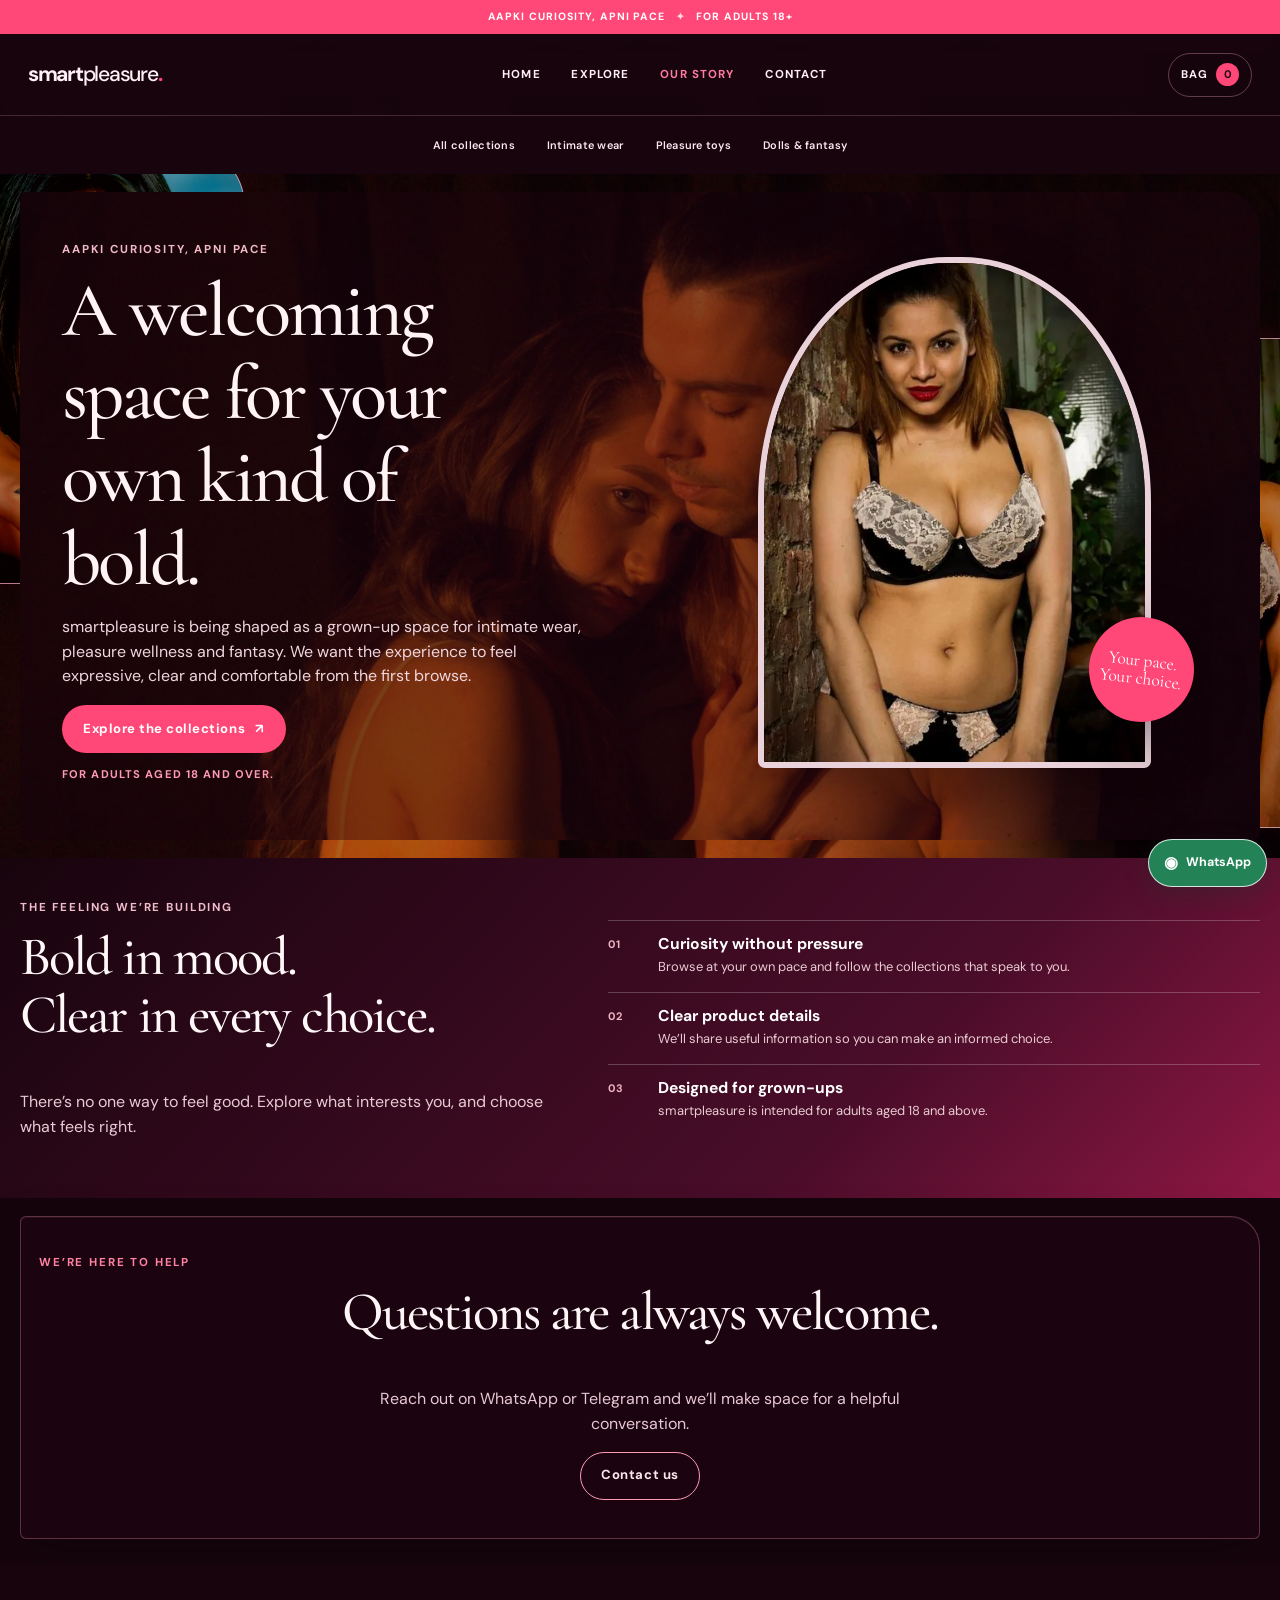
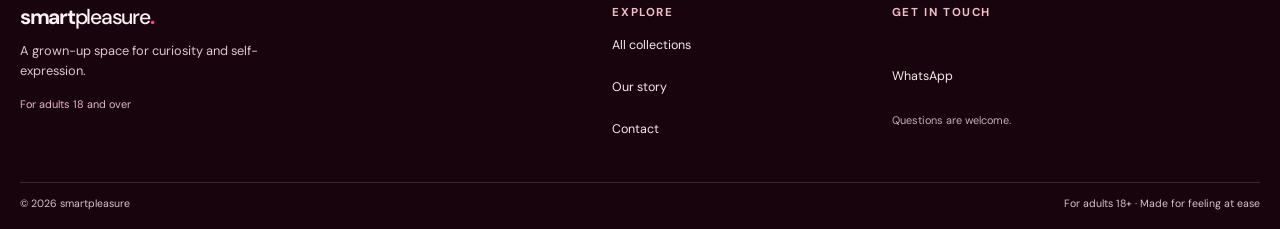
==== commit a439160d: "Add illustrated product previews and cart flow" ====
--- a/about.html
+++ b/about.html
@@ -33,7 +33,10 @@
     <a class="header-cart " href="cart.html" aria-label="Open your bag">Bag <span class="cart-count" data-cart-count>0</span></a>
   </header>
   <nav class="category-ribbon" aria-label="Shop by collection">
-    <a href="shop.html#products">All collections</a><a href="shop.html?category=garments#products">Intimate wear</a><a href="shop.html?category=accessories#products">Accessories</a><a href="shop.html?category=toys#products">Pleasure toys</a><a href="shop.html?category=massagers#products">Massagers</a><a href="shop.html?category=dolls#products">Dolls &amp; fantasy</a><a href="shop.html?category=roleplay#products">Roleplay</a>
+    <a href="shop.html#products">All collections</a>
+    <a href="shop.html?category=garments#products">Intimate wear</a>
+    <a href="shop.html?category=toys#products">Pleasure toys</a>
+    <a href="shop.html?category=dolls#products">Dolls &amp; fantasy</a>
   </nav><main>
     <section class="about-hero section-wrap">
       <div class="about-copy"><p class="eyebrow">Aapki curiosity, apni pace</p><h1>A welcoming space for your own kind of bold.</h1>
@@ -56,7 +59,7 @@
     <div class="section-wrap footer-main">
       <div class="footer-brand-block"><a class="brand footer-brand" href="index.html">smart<span>pleasure</span><i>.</i></a><p>A grown-up space for curiosity and self-expression.</p><span class="adult-note">For adults 18 and over</span></div>
       <div class="footer-links"><h2>Explore</h2><a href="shop.html">All collections</a><a href="about.html">Our story</a><a href="contact.html">Contact</a></div>
-      <div class="footer-links"><h2>Get in touch</h2><a href="contact.html#whatsapp" data-whatsapp>WhatsApp</a><a href="https://t.me/yourusername" data-telegram target="_blank" rel="noopener noreferrer">Telegram</a><p>Questions are welcome.</p></div>
+      <div class="footer-links"><h2>Get in touch</h2><a href="contact.html#whatsapp" data-whatsapp>WhatsApp</a><a href="#" data-telegram target="_blank" rel="noopener noreferrer">Telegram</a><p>Questions are welcome.</p></div>
     </div>
     <div class="section-wrap footer-bottom"><span>© <span data-current-year></span> smartpleasure</span><span>For adults 18+ · Made for feeling at ease</span></div>
   </footer>
--- a/css/style.css
+++ b/css/style.css
@@ -147,11 +147,8 @@
 .collection-link b { display:grid; width:25px; height:25px; place-items:center; border:1px solid rgba(255,255,255,.7); border-radius:50%; font-size:.8rem; }
 .collection-all .collection-backdrop { object-position:center 27%; }
 .collection-wear .collection-backdrop { object-position:center 23%; }
-.collection-accessories .collection-backdrop { object-position:center 30%; }
 .collection-toys .collection-backdrop { object-position:center 23%; }
-.collection-massagers .collection-backdrop { object-position:center 29%; }
 .collection-fantasy .collection-backdrop { object-position:center 23%; }
-.collection-roleplay .collection-backdrop { object-position:center 27%; }
 .module-placeholder-grid { display:grid; grid-template-columns:repeat(2,minmax(0,1fr)); gap:8px; padding:9px 9px 7px; }
 .module-product-placeholder { min-width:0; overflow:hidden; border:1px dashed #d9b7c2; border-radius:5px 18px 5px 5px; background:#fffefd; }
 .placeholder-art { position:relative; display:grid; min-height:84px; place-items:center; overflow:hidden; background:radial-gradient(circle at 74% 24%,rgba(207,75,115,.2),transparent 26%),linear-gradient(135deg,#f7e4e9,#ead1d8); color:var(--wine-700); }
@@ -258,6 +255,12 @@
 .empty-cart h2,.checkout-empty h2 { margin-bottom:7px; color:var(--wine-900); font-size:2rem; }
 .empty-cart p,.checkout-empty p { color:var(--muted); font-size:.86rem; }
 .checkout-side { display:grid; gap:14px; }
+.order-help-card { display:grid; gap:14px; }
+.order-help-card h2 { margin-bottom:8px; }
+.order-help-card .eyebrow { margin-bottom:7px; }
+.order-help-card .form-note { margin:0; }
+.order-help-actions { display:flex; flex-wrap:wrap; gap:9px; }
+.order-help-actions .button { flex:1 1 145px; }
 .order-summary-item { display:flex; justify-content:space-between; gap:12px; padding-block:8px; border-bottom:1px solid var(--line); font-size:.78rem; }
 .form-intro { color:var(--muted); font-size:.83rem; }
 form { display:grid; gap:9px; }
@@ -560,6 +563,16 @@
 }
 .collection-section .eyebrow,.catalogue-preview .eyebrow,.brand-note-copy .eyebrow,.about-hero .eyebrow { color: #f1b9c7; }
 
+/* Give the three current collection cards a balanced editorial row. */
+@media (min-width:700px) and (max-width:899px) {
+  .collection-section .collection-module:last-child { grid-column:1/-1; }
+  .collection-section .collection-module:last-child .collection-card { min-height:250px; }
+}
+@media (min-width:900px) {
+  .collection-section .collection-modules { grid-template-columns:repeat(3,minmax(0,1fr)); }
+  .collection-section .collection-module-all { grid-column:1/-1; }
+}
+
 /* Vivid, image-led finish across the storefront: no large ivory page panels. */
 :root {
   --wine-950:#17040d;
@@ -744,3 +757,266 @@
   .module-product-placeholder { animation:none; }
   .collection-module,.module-tags a { transition:none; }
 }
+
+/* Cart and checkout use the same photo-led wine-and-rose language as the home page. */
+.commerce-intro {
+  position:relative;
+  overflow:hidden;
+  border-color:rgba(255,154,181,.42);
+  background:linear-gradient(100deg,rgba(23,4,13,.78),rgba(64,10,37,.58)),url("../images/portrait-window-crop.webp") center 34% / cover;
+}
+.checkout-page .commerce-intro {
+  background-image:linear-gradient(100deg,rgba(23,4,13,.78),rgba(64,10,37,.58)),url("../images/lingerie-editorial.webp");
+  background-position:center 34%;
+  background-size:cover;
+}
+.commerce-intro h1 { margin-bottom:8px; font-size:clamp(2.9rem,11vw,5rem); }
+.commerce-intro>p:last-child { max-width:52ch; margin-bottom:0; }
+.checkout-progress {
+  display:grid;
+  grid-template-columns:minmax(0,1fr) minmax(10px,.24fr) minmax(0,1fr) minmax(10px,.24fr) minmax(0,1fr);
+  align-items:center;
+  gap:5px;
+  margin:0 0 22px;
+  padding:13px 12px;
+  border:1px solid rgba(255,151,180,.29);
+  border-radius:8px 24px 8px 8px;
+  background:rgba(28,5,17,.82);
+  box-shadow:0 12px 30px rgba(8,1,5,.2),inset 0 1px rgba(255,255,255,.05);
+}
+.checkout-step {
+  display:flex;
+  min-width:0;
+  align-items:center;
+  gap:7px;
+  color:#c9a9b4;
+  font-size:.68rem;
+  text-decoration:none;
+  white-space:nowrap;
+}
+.checkout-step i {
+  display:grid;
+  width:27px;
+  height:27px;
+  flex:0 0 27px;
+  place-items:center;
+  border:1px solid rgba(255,172,195,.32);
+  border-radius:50%;
+  color:#e1bdc8;
+  font-size:.59rem;
+  font-style:normal;
+  font-weight:700;
+}
+.checkout-step b { overflow:hidden; font-size:inherit; font-weight:600; text-overflow:ellipsis; }
+.checkout-step.is-current { color:#fff1f5; }
+.checkout-step.is-current i,.checkout-step.is-complete i { border-color:#ff7197; background:#cf2859; color:#fff; }
+.checkout-step.is-complete { color:#ffd9e3; }
+.checkout-progress-line { height:1px; background:rgba(255,154,181,.28); }
+.checkout-progress-line.is-complete { background:#e74372; }
+.cart-line {
+  align-items:center;
+  padding:13px;
+  border:1px solid rgba(255,160,187,.28);
+  border-radius:7px 22px 7px 7px;
+  background:linear-gradient(135deg,rgba(67,12,38,.92),rgba(32,5,18,.94));
+  box-shadow:0 10px 25px rgba(7,1,5,.2);
+}
+.cart-line-image { border:1px solid rgba(255,176,197,.35); background:rgba(255,255,255,.06); }
+.cart-line-title { font-family:var(--heading); font-size:1.35rem; }
+.cart-line-price { color:#d9bbc5; }
+.line-total { color:#ff91ad; font-size:.94rem; }
+.cart-summary,.checkout-card {
+  position:relative;
+  overflow:hidden;
+  border-color:rgba(255,152,181,.38);
+  border-radius:8px 28px 8px 8px;
+  background:radial-gradient(ellipse at 90% 0%,rgba(179,34,82,.24),transparent 42%),linear-gradient(145deg,rgba(65,12,36,.97),rgba(28,5,16,.98));
+  box-shadow:0 16px 38px rgba(7,1,5,.3),inset 0 1px rgba(255,255,255,.06);
+  backdrop-filter:blur(9px);
+}
+.cart-summary h2,.checkout-card h2 { font-family:var(--heading); font-size:1.9rem; font-weight:500; }
+.cart-summary>.eyebrow,.checkout-card>.eyebrow,.order-help-card .eyebrow { color:#ff91ad; }
+.summary-delivery strong { max-width:145px; color:#ffd5df; font-size:.68rem; text-align:right; }
+.summary-note { color:#e5c5cf; line-height:1.55; }
+.empty-cart,.checkout-empty {
+  display:grid;
+  justify-items:center;
+  padding:30px 18px;
+  border-color:rgba(255,146,176,.46);
+  background:radial-gradient(circle at 50% 0%,rgba(231,67,114,.18),transparent 45%),linear-gradient(145deg,rgba(63,10,35,.95),rgba(28,4,16,.98));
+  text-align:center;
+}
+.empty-cart-mark {
+  display:grid;
+  width:54px;
+  height:54px;
+  margin:0 0 15px;
+  place-items:center;
+  border:1px solid rgba(255,170,194,.52);
+  border-radius:50%;
+  box-shadow:0 0 0 8px rgba(255,170,194,.06);
+  color:#ff91ad;
+  font-size:1.2rem;
+}
+.empty-cart .eyebrow { justify-content:center; color:#ff91ad; }
+.empty-cart h2,.checkout-empty h2 { font-family:var(--heading); font-size:2.3rem; font-weight:500; }
+.empty-cart p:not(.eyebrow),.checkout-empty p { max-width:43ch; color:#e8c8d2; }
+.empty-cart .button,.checkout-empty .button { margin-top:4px; }
+.checkout-progress+.checkout-empty { margin-top:4px; }
+.checkout-page form { gap:11px; }
+.checkout-page input,.checkout-page textarea {
+  border-color:rgba(94,39,62,.26);
+  border-radius:6px 15px 6px 6px;
+  background:#fffaf8;
+}
+.checkout-page input:focus,.checkout-page textarea:focus { border-color:#e74372; outline-color:rgba(231,67,114,.24); }
+.checkout-page .checkout-card .form-intro { line-height:1.55; }
+.checkout-page .checkout-side { gap:16px; }
+.checkout-page .upi-details { border:1px solid rgba(255,168,192,.2); background:rgba(86,15,47,.74); }
+.checkout-page .upi-qr { border:5px solid #fff; border-radius:5px 15px 5px 5px; box-shadow:0 8px 24px rgba(8,1,5,.25); }
+.order-help-card { border-top:2px solid rgba(255,112,151,.75); }
+.order-help-actions .button { min-height:48px; }
+
+@media (min-width:700px) {
+  .commerce-intro { padding:34px 30px; }
+  .checkout-progress { padding:14px 20px; }
+  .cart-line { grid-template-columns:88px minmax(0,1fr) auto; padding:16px; }
+  .cart-line-image { width:88px; height:88px; }
+  .cart-summary { position:sticky; top:112px; }
+}
+@media (max-width:390px) {
+  .checkout-progress { gap:3px; padding-inline:8px; }
+  .checkout-step { gap:4px; font-size:.59rem; }
+  .checkout-step i { width:24px; height:24px; flex-basis:24px; font-size:.54rem; }
+  .checkout-step b { white-space:normal; line-height:1.1; }
+  .checkout-progress-line { min-width:8px; }
+}
+
+/* Checkout is split into three clear, phone-friendly sections. */
+.checkout-progress {
+  grid-template-columns:repeat(4,minmax(0,1fr));
+  gap:7px;
+  padding:9px;
+}
+.checkout-step {
+  display:flex;
+  min-height:64px;
+  flex-direction:column;
+  justify-content:center;
+  gap:5px;
+  padding:6px 3px;
+  border:1px solid transparent;
+  border-radius:7px 16px 7px 7px;
+  background:transparent;
+  color:#c9a9b4;
+  font-family:var(--body);
+  font-size:.63rem;
+  text-align:center;
+  text-decoration:none;
+  white-space:normal;
+  cursor:pointer;
+  transition:background .2s ease,border-color .2s ease,color .2s ease,transform .2s ease;
+}
+.checkout-step:hover:not(:disabled) { border-color:rgba(255,154,181,.35); background:rgba(207,40,89,.12); color:#fff1f5; }
+.checkout-step.is-current { border-color:rgba(255,113,151,.62); background:rgba(207,40,89,.2); color:#fff1f5; }
+.checkout-step.is-complete { color:#ffd9e3; }
+.checkout-step:disabled { cursor:not-allowed; opacity:.58; }
+.checkout-step i { width:25px; height:25px; flex-basis:25px; font-size:.57rem; }
+.checkout-step b { max-width:100%; line-height:1.15; text-overflow:clip; }
+.checkout-progress-line { display:none; }
+.checkout-form-card>.eyebrow { margin-bottom:5px; color:#ff91ad; }
+.checkout-form-card>h2 { margin-bottom:7px; }
+.checkout-form-card>.form-intro { max-width:52ch; margin-bottom:20px; line-height:1.55; }
+.checkout-navigation-hint { margin:-12px 0 18px; color:#e5c5cf; font-size:.72rem; text-align:center; }
+.checkout-panel { display:grid; gap:11px; }
+.checkout-panel[hidden] { display:none; }
+.checkout-panel-heading { display:flex; align-items:center; gap:12px; margin:0 0 6px; padding:13px; border:1px solid rgba(255,160,187,.23); border-radius:6px 18px 6px 6px; background:rgba(91,16,49,.52); }
+.checkout-panel-number { display:grid; width:39px; height:39px; flex:0 0 39px; place-items:center; border:1px solid rgba(255,151,180,.55); border-radius:50%; color:#ff9ab5; font-size:.72rem; font-weight:700; }
+.checkout-panel-heading h3 { margin:0 0 3px; color:#fff1f5; font-family:var(--heading); font-size:1.5rem; font-weight:500; line-height:1.05; }
+.checkout-panel-heading p { margin:0; color:#e5c5cf; font-size:.72rem; }
+.checkout-panel label { margin-bottom:-6px; color:#fff0f4; }
+.checkout-page input,.checkout-page textarea { min-height:49px; font:inherit; }
+.checkout-page textarea { min-height:96px; }
+.checkout-address-grid { display:grid; grid-template-columns:1fr 1fr; gap:10px; }
+.checkout-address-grid>div { display:grid; gap:11px; }
+.checkout-step-actions { display:flex; flex-wrap:wrap; align-items:center; justify-content:space-between; gap:9px; margin-top:8px; }
+.checkout-step-actions .button { min-height:48px; flex:1 1 140px; }
+.checkout-step-actions-end { justify-content:flex-end; }
+.checkout-customer-review { padding:14px; border:1px solid rgba(255,158,184,.3); border-radius:6px 18px 6px 6px; background:rgba(91,16,49,.45); }
+.checkout-customer-review>div { display:flex; flex-wrap:wrap; justify-content:space-between; gap:4px 12px; }
+.checkout-customer-review span,.checkout-customer-review p { color:#e5c5cf; font-size:.73rem; }
+.checkout-customer-review strong { color:#fff1f5; font-size:.77rem; }
+.checkout-customer-review p { margin:8px 0 0; line-height:1.55; overflow-wrap:anywhere; }
+.checkout-review-items { padding:13px; border:1px solid rgba(255,158,184,.24); border-radius:6px 18px 6px 6px; background:rgba(28,5,17,.45); }
+.checkout-review-items>.eyebrow { margin-bottom:4px; color:#ff91ad; }
+.checkout-review-items .summary-total { margin-top:6px; padding-top:12px; border-top-color:rgba(255,170,194,.28); }
+.checkout-payment-panel { display:grid; gap:9px; padding:15px; border:1px solid rgba(255,142,173,.36); border-radius:6px 20px 6px 6px; background:radial-gradient(ellipse at 90% 0%,rgba(179,34,82,.22),transparent 44%),rgba(28,5,17,.6); }
+.checkout-payment-panel .eyebrow { margin:0; color:#ff91ad; }
+.checkout-payment-panel h4 { margin:0; color:#fff1f5; font-family:var(--heading); font-size:1.5rem; font-weight:500; }
+.checkout-payment-panel .form-note { margin:0; line-height:1.55; }
+.checkout-payment-panel .upi-details { margin:3px 0; }
+.checkout-payment-panel .upi-qr { margin:5px auto; }
+.confirm-order-button { margin-top:3px; }
+.checkout-step-actions>.form-note { flex:1 1 120px; margin:0; text-align:center; }
+
+@media (min-width:700px) {
+  .checkout-progress { gap:10px; padding:11px; }
+  .checkout-step { min-height:58px; flex-direction:row; justify-content:flex-start; gap:9px; padding:9px 12px; font-size:.72rem; text-align:left; white-space:nowrap; }
+  .checkout-step b { white-space:nowrap; }
+  .checkout-panel-heading { padding:16px; }
+  .checkout-address-grid { grid-template-columns:1fr 1fr; }
+}
+@media (max-width:390px) {
+  .checkout-progress { gap:4px; padding:7px; }
+  .checkout-step { min-height:62px; gap:4px; padding-inline:2px; font-size:.58rem; }
+  .checkout-step b { white-space:normal; }
+  .checkout-address-grid { grid-template-columns:1fr; }
+  .checkout-step-actions .button { flex-basis:100%; }
+}
+
+/* Product cards for the research catalogue and category previews. */
+.product-card {
+  display:flex;
+  min-width:0;
+  overflow:hidden;
+  flex-direction:column;
+  border:1px solid rgba(255,150,180,.34);
+  border-radius:7px 25px 7px 7px;
+  background:linear-gradient(150deg,rgba(67,12,38,.97),rgba(27,4,15,.99));
+  box-shadow:0 12px 28px rgba(6,0,4,.28);
+  transition:transform .22s ease,border-color .22s ease,box-shadow .22s ease;
+}
+.product-card:hover { transform:translateY(-3px); border-color:rgba(255,130,163,.7); box-shadow:0 18px 36px rgba(6,0,4,.4),0 0 20px rgba(255,71,120,.08); }
+.product-image-link { display:block; overflow:hidden; background:linear-gradient(145deg,#681336,#210712); }
+.product-image-link img { width:100%; aspect-ratio:1/1; object-fit:cover; transition:transform .45s ease; }
+.product-image-link:hover img,.product-image-link:focus-visible img { transform:scale(1.045); }
+.product-info { display:grid; align-content:start; gap:6px; flex:1; padding:12px; }
+.product-category { margin:0; color:#ff91ad; font-size:.6rem; font-weight:700; letter-spacing:.11em; text-transform:uppercase; }
+.product-title { min-height:2.3em; margin:0; font-family:var(--heading); font-size:clamp(1.12rem,4vw,1.42rem); font-weight:600; line-height:1.05; }
+.product-title a { color:#fff1f5; text-decoration:none; }
+.product-title a:hover { color:#ff91ad; }
+.product-price { flex-wrap:wrap; gap:3px 8px; margin:0; color:#fff1f5; font-size:.94rem; }
+.product-price .price-current,.product-detail-price .price-current { color:#ff789c; }
+.price-reference-note { flex:1 0 100%; color:#e5c5cf; font-size:.61rem; font-weight:500; line-height:1.35; }
+.product-draft-note { margin:0; color:#e5c5cf; font-size:.64rem; line-height:1.4; }
+.product-card .button { width:100%; min-height:46px; margin-top:3px; font-size:.66rem; line-height:1.2; }
+.product-preview-button:disabled { border-color:rgba(255,154,181,.28); background:rgba(132,25,65,.5); color:#f0cad4; cursor:not-allowed; opacity:1; }
+.product-preview-button { border-color:rgba(255,154,181,.45); background:rgba(132,25,65,.76); color:#fff1f5; }
+.product-preview-button:hover { background:#a81f56; }
+.draft-checkout-note { border-left:2px solid #ff789c; padding:10px 12px; background:rgba(91,16,49,.44); color:#ffe0e8; }
+.product-detail-price { flex-wrap:wrap; }
+.product-detail-price .price-reference-note { flex-basis:100%; font-size:.7rem; }
+.product-detail-copy>.product-draft-note { margin:-8px 0 16px; padding:10px 12px; border-left:2px solid #ff789c; background:rgba(91,16,49,.44); color:#f0cad4; font-size:.75rem; }
+.product-detail-copy>.button:disabled { min-height:48px; }
+.module-product-reference { border-style:solid; border-color:rgba(255,132,166,.46); background:linear-gradient(145deg,rgba(70,12,37,.97),rgba(31,5,17,.98)); }
+.module-reference-image { display:block; overflow:hidden; background:#4c102a; }
+.module-reference-image img { width:100%; aspect-ratio:1/1; object-fit:cover; transition:transform .35s ease; }
+.module-reference-image:hover img,.module-reference-image:focus-visible img { transform:scale(1.04); }
+.module-product-reference .placeholder-copy h3 a { color:inherit; text-decoration:none; }
+.module-product-reference .placeholder-copy h3 a:hover { color:#ff91ad; }
+.module-product-reference .placeholder-copy p { color:#e5c5cf; }
+
+@media (prefers-reduced-motion:reduce) {
+  .product-card,.product-image-link img,.module-reference-image img { transition:none; }
+  .product-card:hover { transform:none; }
+}
